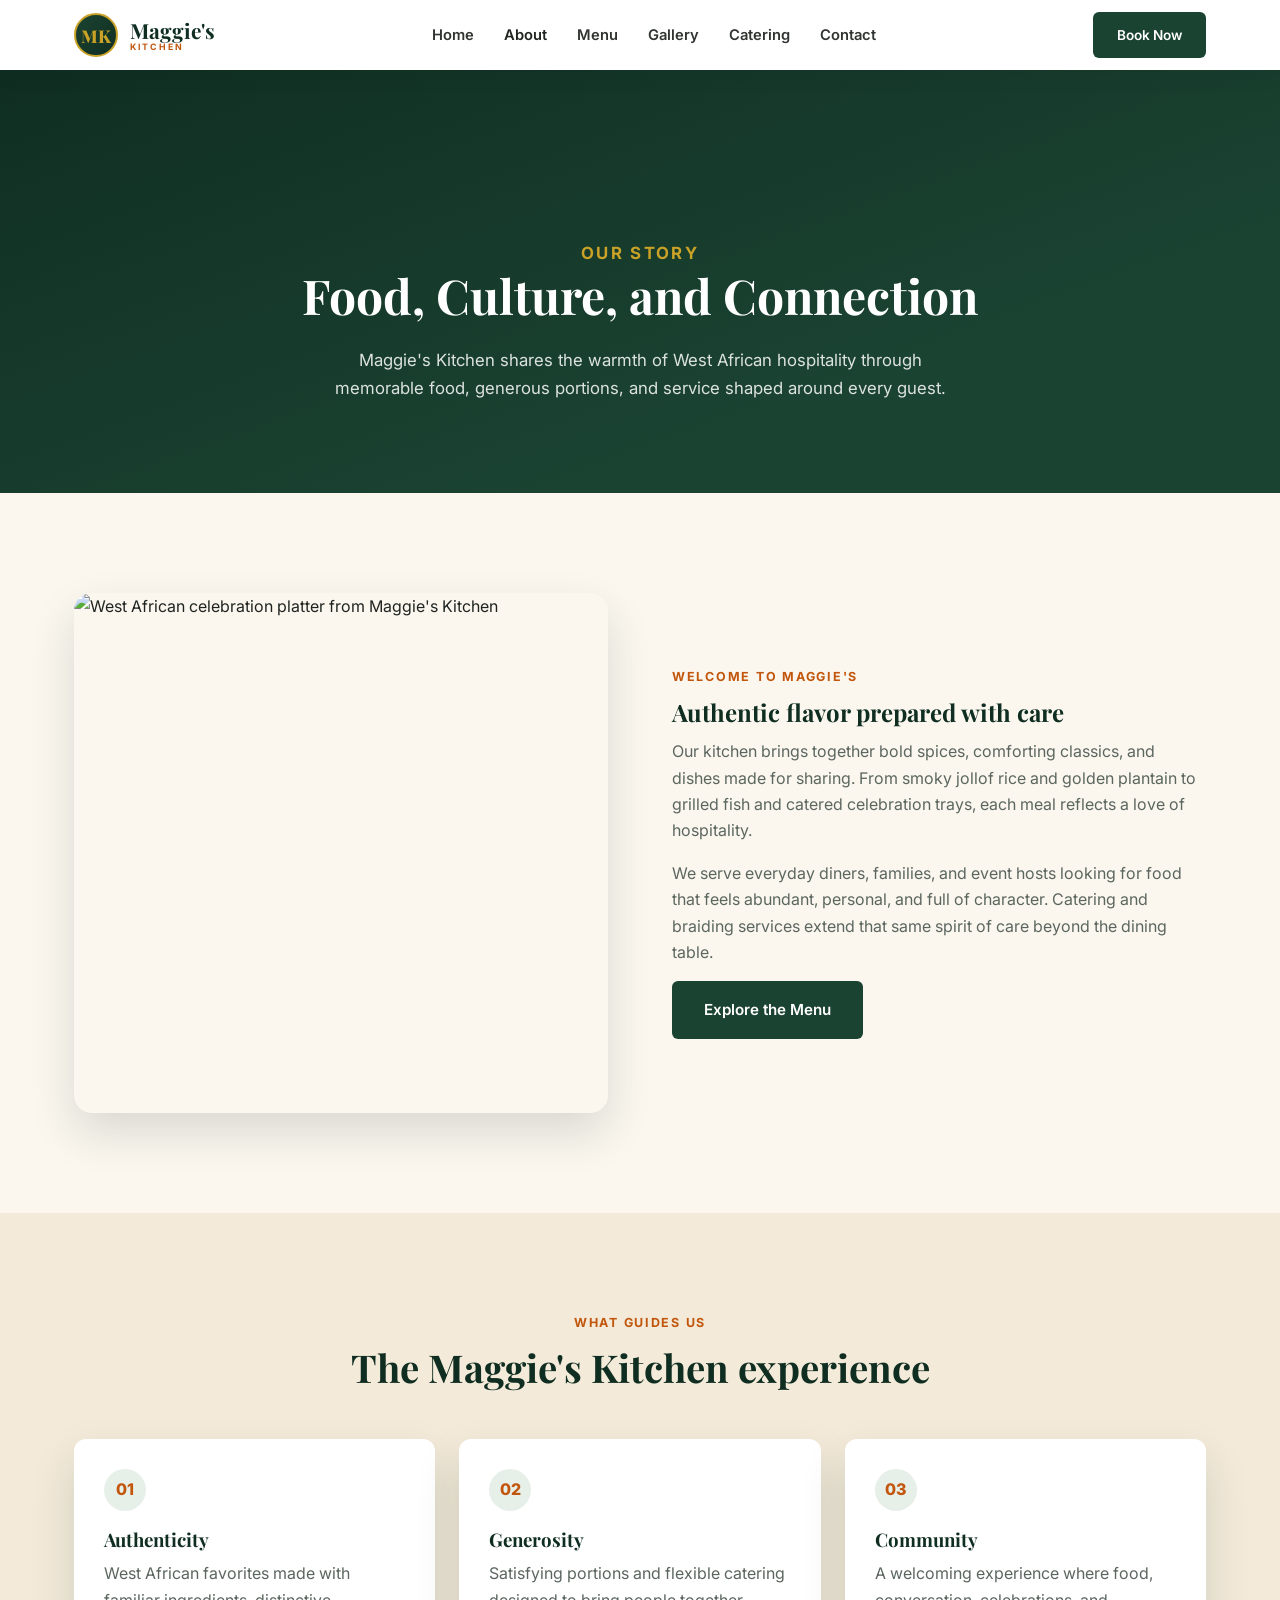
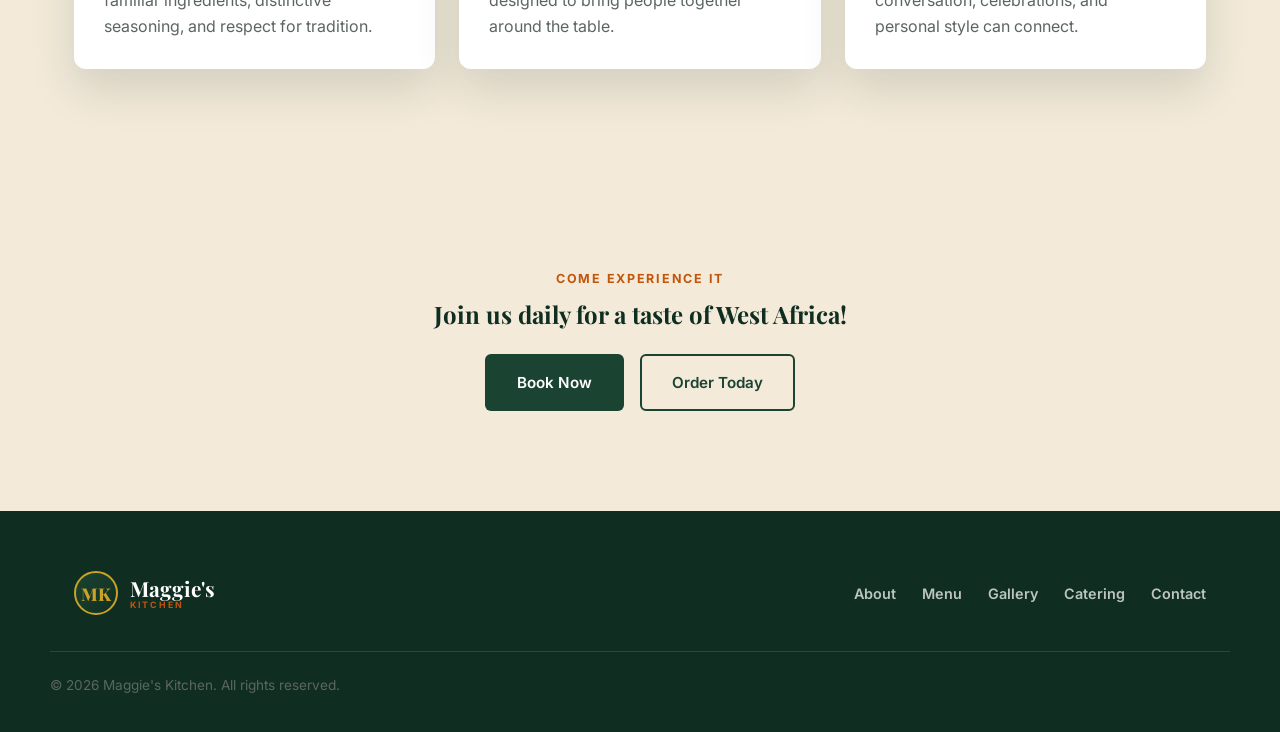
==== about.html @ 4794c85b "Convert site to multi-page layout and add professional contact form" ====
<!DOCTYPE html>
<html lang="en"><head><meta charset="UTF-8"><meta name="viewport" content="width=device-width,initial-scale=1"><title>About | Maggie's Kitchen</title><meta name="description" content="Learn about Maggie's Kitchen, our West African food, hospitality, catering, and community."><link rel="preconnect" href="https://fonts.googleapis.com"><link rel="preconnect" href="https://fonts.gstatic.com" crossorigin><link href="https://fonts.googleapis.com/css2?family=Playfair+Display:wght@500;600;700;800&family=Inter:wght@400;500;600;700&display=swap" rel="stylesheet"><link rel="stylesheet" href="assets/css/styles.css"><link rel="stylesheet" href="assets/css/pages.css"></head><body class="inner">
<header class="site-header" id="site-header"><div class="container header-inner"><a href="index.html" class="logo"><span class="logo-badge">MK</span><span class="logo-text">Maggie's<small>KITCHEN</small></span></a><nav class="main-nav" id="main-nav"><a href="index.html">Home</a><a class="active" href="about.html">About</a><a href="menu.html">Menu</a><a href="gallery.html">Gallery</a><a href="catering.html">Catering</a><a href="contact.html">Contact</a></nav><div class="header-actions"><a href="contact.html" class="btn btn-primary btn-sm">Book Now</a><button class="nav-toggle" id="nav-toggle" aria-label="Toggle menu" aria-expanded="false"><span></span><span></span><span></span></button></div></div></header>
<main><section class="page-hero"><div class="container reveal"><p class="eyebrow">Our Story</p><h1>Food, Culture, and Connection</h1><p>Maggie's Kitchen shares the warmth of West African hospitality through memorable food, generous portions, and service shaped around every guest.</p></div></section><section class="section"><div class="container split-layout"><div class="photo-frame reveal"><img src="assets/images/whole-grilled-fish-rice-salad-platter.jpeg" alt="West African celebration platter from Maggie's Kitchen"></div><div class="reveal"><p class="eyebrow">Welcome to Maggie's</p><h2>Authentic flavor prepared with care</h2><p>Our kitchen brings together bold spices, comforting classics, and dishes made for sharing. From smoky jollof rice and golden plantain to grilled fish and catered celebration trays, each meal reflects a love of hospitality.</p><p>We serve everyday diners, families, and event hosts looking for food that feels abundant, personal, and full of character. Catering and braiding services extend that same spirit of care beyond the dining table.</p><a class="btn btn-primary" href="menu.html">Explore the Menu</a></div></div></section><section class="section values-section"><div class="container"><div class="section-head reveal"><p class="eyebrow">What Guides Us</p><h2>The Maggie's Kitchen experience</h2></div><div class="value-grid"><article class="value-card reveal"><span>01</span><h3>Authenticity</h3><p>West African favorites made with familiar ingredients, distinctive seasoning, and respect for tradition.</p></article><article class="value-card reveal"><span>02</span><h3>Generosity</h3><p>Satisfying portions and flexible catering designed to bring people together around the table.</p></article><article class="value-card reveal"><span>03</span><h3>Community</h3><p>A welcoming experience where food, conversation, celebrations, and personal style can connect.</p></article></div></div></section><section class="section cta-band"><div class="container cta-band-inner reveal"><p class="eyebrow">Come Experience It</p><h2>Discover the flavors of Maggie's Kitchen</h2><div class="hero-actions"><a href="contact.html" class="btn btn-primary">Plan Your Visit</a><a href="catering.html" class="btn btn-outline">Explore Catering</a></div></div></section></main>
<footer class="site-footer"><div class="container footer-top"><a href="index.html" class="logo footer-logo"><span class="logo-badge">MK</span><span class="logo-text">Maggie's<small>KITCHEN</small></span></a><nav class="footer-nav"><a href="about.html">About</a><a href="menu.html">Menu</a><a href="gallery.html">Gallery</a><a href="catering.html">Catering</a><a href="contact.html">Contact</a></nav></div><div class="container footer-bottom"><p>&copy; <span id="year"></span> Maggie's Kitchen. All rights reserved.</p></div></footer><button id="back-to-top" aria-label="Back to top">&uarr;</button><script src="assets/js/main.js"></script><script src="assets/js/content-loader.js"></script></body></html>
---- assets/css/styles.css ----
/* ===== Maggie's Kitchen — Design Tokens ===== */
:root{
  --green-dark:#0f2e21;
  --green:#1b4332;
  --green-soft:#e7efe9;
  --orange:#c1560c;
  --orange-dark:#a3480a;
  --gold:#c9a227;
  --cream:#fbf7ef;
  --cream-alt:#f3ead9;
  --text:#1f2420;
  --text-light:#5b665f;
  --white:#ffffff;
  --font-serif:'Playfair Display', Georgia, serif;
  --font-sans:'Inter', system-ui, -apple-system, sans-serif;
  --container:1180px;
  --radius:12px;
  --shadow:0 20px 45px rgba(15,46,33,.14);
  --transition:.25s ease;
}

*,*::before,*::after{box-sizing:border-box;}
html{scroll-behavior:smooth;}
body{
  margin:0;
  font-family:var(--font-sans);
  color:var(--text);
  background:var(--cream);
  line-height:1.65;
  -webkit-font-smoothing:antialiased;
}
img{max-width:100%;display:block;}
a{color:inherit;text-decoration:none;}
h1,h2,h3{font-family:var(--font-serif);font-weight:700;line-height:1.15;margin:0 0 .5em;color:var(--green-dark);}
p{margin:0 0 1em;color:var(--text-light);}
.container{max-width:var(--container);margin:0 auto;padding:0 24px;}

.eyebrow{
  text-transform:uppercase;
  letter-spacing:.14em;
  font-size:.78rem;
  font-weight:700;
  color:var(--orange);
  margin-bottom:.9em;
}

/* ===== Buttons ===== */
.btn{
  display:inline-flex;align-items:center;justify-content:center;
  padding:14px 30px;
  border-radius:6px;
  font-weight:600;
  font-size:.95rem;
  border:2px solid transparent;
  cursor:pointer;
  transition:transform var(--transition), background var(--transition), color var(--transition), border-color var(--transition);
}
.btn:hover{transform:translateY(-2px);}
.btn-primary{background:var(--green);color:var(--white);}
.btn-primary:hover{background:var(--green-dark);}
.btn-outline{border-color:var(--green);color:var(--green);background:transparent;}
.btn-outline:hover{background:var(--green);color:var(--white);}
.btn-outline-light{border-color:rgba(255,255,255,.7);color:var(--white);background:transparent;}
.btn-outline-light:hover{background:var(--white);color:var(--green-dark);}
.btn-sm{padding:10px 22px;font-size:.85rem;}

/* ===== Header ===== */
.site-header{
  position:sticky;top:0;left:0;right:0;z-index:100;
  background:rgba(15,46,33,.0);
  transition:background var(--transition), box-shadow var(--transition), padding var(--transition);
  padding:18px 0;
}
.site-header.scrolled{
  background:var(--white);
  box-shadow:0 6px 20px rgba(0,0,0,.08);
  padding:10px 0;
}
.header-inner{display:flex;align-items:center;justify-content:space-between;gap:24px;}
.logo{display:flex;align-items:center;gap:12px;}
.logo-badge{
  width:44px;height:44px;border-radius:50%;
  background:linear-gradient(135deg,var(--green),var(--green-dark));
  color:var(--gold);
  font-family:var(--font-serif);font-weight:800;font-size:1.1rem;
  display:flex;align-items:center;justify-content:center;
  border:2px solid var(--gold);
  flex-shrink:0;
}
.logo-text{
  font-family:var(--font-serif);font-weight:700;font-size:1.3rem;color:var(--green-dark);
  display:flex;flex-direction:column;line-height:1.1;
}
.site-header.scrolled .logo-text,
.page-hero ~ * .logo-text{color:var(--green-dark);}
.logo-text small{
  font-family:var(--font-sans);font-weight:700;font-size:.55rem;letter-spacing:.22em;color:var(--orange);
}
.main-nav{display:flex;gap:30px;}
.main-nav a{font-weight:600;font-size:.92rem;color:var(--white);opacity:.92;transition:opacity var(--transition), color var(--transition);}
.site-header.scrolled .main-nav a{color:var(--text);}
.main-nav a:hover,.main-nav a.active{opacity:1;color:var(--orange);}
.header-actions{display:flex;align-items:center;gap:20px;}
.social-icons{display:flex;gap:14px;}
.social-icons svg{width:18px;height:18px;fill:var(--white);transition:fill var(--transition), opacity var(--transition);opacity:.85;}
.site-header.scrolled .social-icons svg{fill:var(--green-dark);}
.social-icons a:hover svg{opacity:1;fill:var(--orange);}
.nav-toggle{display:none;flex-direction:column;gap:5px;background:none;border:none;cursor:pointer;padding:6px;}
.nav-toggle span{width:24px;height:2px;background:var(--white);transition:background var(--transition);}
.site-header.scrolled .nav-toggle span{background:var(--green-dark);}

/* Non-home pages: header never transparent (no hero behind it in the same way) */
body.inner .site-header{background:var(--white);box-shadow:0 6px 20px rgba(0,0,0,.06);padding:12px 0;}
body.inner .main-nav a{color:var(--text);}
body.inner .social-icons svg{fill:var(--green-dark);}
body.inner .nav-toggle span{background:var(--green-dark);}

/* ===== Hero ===== */
.hero{
  position:relative;
  min-height:88vh;
  display:flex;align-items:center;
  background:
    radial-gradient(circle at 15% 20%, rgba(193,86,12,.35), transparent 45%),
    radial-gradient(circle at 85% 80%, rgba(201,162,39,.25), transparent 50%),
    linear-gradient(160deg, var(--green-dark) 0%, var(--green) 55%, #0b241a 100%);
  margin-top:-88px;
  padding-top:88px;
  overflow:hidden;
}
.hero::after{
  content:"";position:absolute;inset:0;
  background-image:repeating-linear-gradient(45deg, rgba(255,255,255,.03) 0 2px, transparent 2px 40px);
  pointer-events:none;
}
.hero-content{position:relative;z-index:2;max-width:760px;padding-top:60px;padding-bottom:60px;}
.hero-content h1{color:var(--white);font-size:clamp(2.1rem,5vw,3.4rem);margin-bottom:.4em;}
.hero-content .eyebrow{color:var(--gold);}
.hero-sub{color:rgba(255,255,255,.85);font-size:1.1rem;max-width:560px;}
.hero-actions{display:flex;gap:16px;flex-wrap:wrap;margin-top:1.6em;}

/* ===== Page hero (inner pages) ===== */
.page-hero{
  background:linear-gradient(160deg, var(--green-dark), var(--green) 70%);
  padding:170px 0 90px;
  text-align:center;
  position:relative;
}
.page-hero h1{color:var(--white);font-size:clamp(2rem,4.5vw,3rem);}
.page-hero p{color:rgba(255,255,255,.85);max-width:620px;margin:0 auto;font-size:1.05rem;}
.page-hero .eyebrow{color:var(--gold);}

/* ===== Sections ===== */
.section{padding:100px 0;}
.section-head{max-width:700px;margin:0 auto 50px;text-align:center;}
.section-head h2{font-size:clamp(1.7rem,3.5vw,2.4rem);}
.section-head.light h2,.section-head.light p{color:var(--white);}
.section-head.light .eyebrow{color:var(--gold);}

/* About */
.about{background:var(--white);}
.about-grid{display:grid;grid-template-columns:.9fr 1.4fr;gap:60px;align-items:start;}
.about-grid h2{font-size:clamp(1.7rem,3.5vw,2.3rem);}
.about-copy p{font-size:1.02rem;}

/* Feature grid */
.menu-highlights{background:var(--cream-alt);}
.feature-grid{display:grid;grid-template-columns:repeat(2,1fr);gap:30px;}
.feature-card{background:var(--white);padding:32px;border-radius:var(--radius);box-shadow:var(--shadow);}
.feature-card .check{
  display:inline-flex;align-items:center;justify-content:center;
  width:34px;height:34px;border-radius:50%;
  background:var(--green-soft);color:var(--green);font-weight:700;margin-bottom:16px;
}
.feature-card h3{font-size:1.15rem;margin-bottom:.4em;}
.feature-card p{margin:0;font-size:.95rem;}

/* Services / numbered list */
.services{background:var(--white);}
.service-list{display:flex;flex-direction:column;gap:0;}
.service-row{display:flex;gap:28px;padding:32px 0;border-bottom:1px solid #eee2cf;align-items:flex-start;}
.service-row:first-child{padding-top:0;}
.service-num{
  font-family:var(--font-serif);font-size:2.2rem;font-weight:700;color:var(--gold);flex-shrink:0;width:70px;
}
.service-row h3{font-size:1.3rem;margin-bottom:.35em;}
.link-arrow{color:var(--orange);font-weight:700;font-size:.92rem;display:inline-block;margin-top:.4em;transition:transform var(--transition);}
.link-arrow:hover{transform:translateX(4px);}

/* Testimonials */
.testimonials{
  background:linear-gradient(160deg, var(--green-dark), var(--green));
  color:var(--white);
}
.testimonials .section-head p{color:rgba(255,255,255,.78);}
.testimonial-grid{display:grid;grid-template-columns:repeat(3,1fr);gap:28px;}
.testimonial-card{
  background:rgba(255,255,255,.06);
  border:1px solid rgba(255,255,255,.12);
  border-radius:var(--radius);
  padding:30px;
  text-align:center;
}
.testimonial-card .stars{color:var(--gold);letter-spacing:3px;margin-bottom:14px;}
.testimonial-card p{color:rgba(255,255,255,.88);font-style:italic;}
.testimonial-name{font-weight:700;color:var(--gold);font-size:.9rem;text-transform:uppercase;letter-spacing:.06em;}
.testimonials.alt{background:var(--cream-alt);color:var(--text);}
.testimonials.alt .section-head h2{color:var(--green-dark);}
.quote-style .testimonial-card{background:var(--white);border:none;box-shadow:var(--shadow);}
.quote-mark{font-family:var(--font-serif);font-size:3rem;color:var(--gold);line-height:1;margin-bottom:6px;}
.quote-style p{color:var(--text-light);font-style:normal;}

/* Gallery */
.gallery-grid{
  display:grid;
  grid-template-columns:1.3fr 1fr 1fr;
  grid-template-rows:220px 220px;
  gap:18px;
}
.gallery-item{
  border-radius:var(--radius);
  background:linear-gradient(160deg, var(--tint,#1b4332), rgba(0,0,0,.55));
  position:relative;
  overflow:hidden;
  display:flex;align-items:flex-end;
  padding:18px;
}
.gallery-item span{color:var(--white);font-weight:700;font-size:.9rem;text-shadow:0 2px 6px rgba(0,0,0,.4);}
.gallery-item.large{grid-row:span 2;}
.gallery-item.wide{grid-column:span 2;}
.gallery-note{text-align:center;font-size:.85rem;margin-top:20px;color:var(--text-light);font-style:italic;}

/* CTA band */
.cta-band{background:var(--cream-alt);text-align:center;}
.cta-band-inner{max-width:640px;margin:0 auto;}
.cta-band-inner p:not(.eyebrow){font-size:1rem;}
.cta-band-inner .hero-actions{justify-content:center;}

/* Contact */
.contact{background:var(--white);}
.contact-grid{display:grid;grid-template-columns:1fr 1.1fr;gap:60px;align-items:start;}
.contact-details{list-style:none;padding:0;margin:1.4em 0 0;display:flex;flex-direction:column;gap:10px;}
.contact-details li{font-size:.95rem;color:var(--text);}
.contact-details em{color:var(--text-light);font-style:italic;font-size:.85rem;}
.muted{color:var(--text-light);}
.reserve-form{background:var(--cream-alt);padding:36px;border-radius:var(--radius);display:flex;flex-direction:column;gap:16px;}
.form-row{display:grid;grid-template-columns:1fr 1fr;gap:16px;}
.reserve-form input,.reserve-form textarea{
  width:100%;padding:13px 16px;border-radius:6px;border:1px solid #ddd0b8;font-family:var(--font-sans);font-size:.95rem;background:var(--white);
}
.reserve-form input:focus,.reserve-form textarea:focus{outline:2px solid var(--gold);}
.form-note{margin:0;font-size:.9rem;color:var(--green);font-weight:600;min-height:1.2em;}

/* Detail rows (catering page) */
.detail-services{background:var(--white);}
.detail-row{display:grid;grid-template-columns:120px 1fr;gap:30px;padding:40px 0;border-bottom:1px solid #eee2cf;}
.detail-row:first-child{padding-top:0;}
.detail-row:last-child{border-bottom:none;}
.detail-num{font-family:var(--font-serif);font-size:3rem;font-weight:800;color:var(--gold);}
.detail-copy h2{font-size:1.6rem;}

/* Footer */
.site-footer{background:var(--green-dark);color:rgba(255,255,255,.85);padding:60px 0 0;}
.footer-top{display:flex;flex-wrap:wrap;gap:30px;align-items:center;justify-content:space-between;padding-bottom:36px;border-bottom:1px solid rgba(255,255,255,.12);}
.footer-logo .logo-text{color:var(--white);}
.footer-nav{display:flex;gap:26px;flex-wrap:wrap;}
.footer-nav a{font-size:.9rem;font-weight:600;opacity:.85;}
.footer-nav a:hover{opacity:1;color:var(--gold);}
.site-footer .social-icons svg{fill:var(--white);}
.footer-bottom{display:flex;justify-content:space-between;flex-wrap:wrap;gap:12px;padding:22px 0;font-size:.85rem;}
.footer-legal{display:flex;gap:20px;}
.footer-legal a{opacity:.75;}
.footer-legal a:hover{opacity:1;}

/* Back to top */
#back-to-top{
  position:fixed;right:24px;bottom:24px;z-index:99;
  width:46px;height:46px;border-radius:50%;
  background:var(--green);color:var(--white);border:none;
  font-size:1.2rem;cursor:pointer;
  opacity:0;visibility:hidden;transform:translateY(10px);
  transition:all var(--transition);
  box-shadow:var(--shadow);
}
#back-to-top.visible{opacity:1;visibility:visible;transform:translateY(0);}

/* Scroll reveal */
.reveal{opacity:0;transform:translateY(24px);transition:opacity .6s ease, transform .6s ease;}
.reveal.in-view{opacity:1;transform:translateY(0);}

/* ===== Responsive ===== */
@media (max-width:960px){
  .about-grid,.contact-grid{grid-template-columns:1fr;gap:30px;}
  .feature-grid{grid-template-columns:1fr;}
  .testimonial-grid{grid-template-columns:1fr;}
  .gallery-grid{grid-template-columns:1fr 1fr;grid-template-rows:180px 180px 180px;}
  .gallery-item.large{grid-row:span 1;}
  .gallery-item.wide{grid-column:span 2;}
  .detail-row{grid-template-columns:70px 1fr;}
}
@media (max-width:760px){
  .main-nav{
    position:fixed;top:0;right:0;height:100vh;width:min(300px,80vw);
    background:var(--white);flex-direction:column;padding:100px 30px 30px;gap:24px;
    transform:translateX(100%);transition:transform var(--transition);
    box-shadow:-10px 0 30px rgba(0,0,0,.15);
  }
  .main-nav.open{transform:translateX(0);}
  .main-nav a{color:var(--text) !important;font-size:1.05rem;}
  .header-actions .social-icons{display:none;}
  .nav-toggle{display:flex;}
  .form-row{grid-template-columns:1fr;}
  .section{padding:70px 0;}
  .gallery-grid{grid-template-columns:1fr;}
  .gallery-item.wide,.gallery-item.large{grid-column:span 1;grid-row:span 1;}
}
---- assets/css/pages.css ----
/* Multi-page additions */
.split-layout{display:grid;grid-template-columns:1fr 1fr;gap:64px;align-items:center}.photo-frame{min-height:520px;border-radius:18px;overflow:hidden;box-shadow:var(--shadow)}.photo-frame img{width:100%;height:100%;min-height:520px;object-fit:cover}.values-section,.faq-section{background:var(--cream-alt)}.value-grid{display:grid;grid-template-columns:repeat(3,1fr);gap:24px}.value-card{padding:30px;background:#fff;border-radius:var(--radius);box-shadow:var(--shadow)}.value-card>span{display:inline-grid;place-items:center;width:42px;height:42px;margin-bottom:18px;border-radius:50%;background:var(--green-soft);color:var(--orange);font-weight:800}.value-card h3{margin-bottom:10px}.value-card p{margin:0}.menu-category{display:grid;grid-template-columns:1fr 1fr;gap:60px;align-items:end;margin-bottom:36px}.menu-card-grid{display:grid;grid-template-columns:repeat(3,1fr);gap:26px}.dish-card{overflow:hidden;background:#fff;border-radius:var(--radius);box-shadow:var(--shadow)}.dish-card img{width:100%;height:260px;object-fit:cover}.dish-card div{padding:24px}.dish-card p{font-size:.92rem}.dish-card span{color:var(--orange);font-size:.76rem;font-weight:800;letter-spacing:.06em;text-transform:uppercase}.menu-note{background:var(--cream-alt)}.contact-callout{display:flex;align-items:center;justify-content:space-between;gap:40px}.contact-callout>div{max-width:720px}.photo-masonry{columns:3 300px;column-gap:20px}.photo-masonry figure{position:relative;break-inside:avoid;margin:0 0 20px;border-radius:var(--radius);overflow:hidden;background:var(--green-dark);box-shadow:var(--shadow)}.photo-masonry img{width:100%;max-height:560px;object-fit:cover}.photo-masonry figcaption{position:absolute;right:0;bottom:0;left:0;padding:34px 18px 16px;background:linear-gradient(transparent,rgba(5,20,13,.88));color:#fff;font-family:var(--font-serif);font-weight:700}.contact-hero{padding-bottom:110px}.contact-page-grid{display:grid;grid-template-columns:.75fr 1.4fr;gap:56px;align-items:start}.contact-sidebar{position:sticky;top:120px}.contact-sidebar h2{font-size:2.2rem}.contact-info-card{display:grid;gap:4px;padding:17px 0;border-bottom:1px solid #e2ded5}.contact-info-card span{color:var(--orange);font-size:.73rem;font-weight:800;letter-spacing:.08em;text-transform:uppercase}.contact-info-card a,.contact-info-card strong{color:var(--green-dark);font-size:.96rem}.contact-warning{margin-top:24px;padding:14px;border-left:3px solid var(--gold);background:#fff9e7;font-size:.78rem}.form-panel{padding:42px;background:#fff;border-radius:18px;box-shadow:var(--shadow)}.form-intro{margin-bottom:28px}.professional-form{display:grid;gap:18px}.professional-form label{display:grid;gap:7px;margin:0;color:var(--green-dark);font-size:.84rem;font-weight:700}.professional-form input,.professional-form textarea,.professional-form select{width:100%;padding:13px 14px;border:1px solid #d8ddd9;border-radius:7px;background:#fff;color:var(--text);font:inherit}.professional-form textarea{resize:vertical}.professional-form input:focus,.professional-form textarea:focus,.professional-form select:focus{outline:3px solid rgba(193,86,12,.15);border-color:var(--orange)}.professional-form [aria-invalid=true]{border-color:#b82f2f;background:#fff8f8}.two-field{display:grid;grid-template-columns:1fr 1fr;gap:18px}.field-error{min-height:16px;color:#a72727;font-size:.72rem;font-weight:600}.consent{grid-template-columns:20px 1fr!important;align-items:start}.consent input{width:18px;height:18px;margin-top:2px}.consent-error{margin-top:-14px}.honeypot{position:absolute!important;left:-9999px!important}.submit-button{justify-self:start;min-width:230px}.form-status{min-height:24px;margin:0;font-weight:700}.form-status.success{color:#1d7445}.form-status.error{color:#a72727}@media(max-width:960px){.split-layout,.menu-category,.contact-page-grid{grid-template-columns:1fr}.value-grid,.menu-card-grid{grid-template-columns:1fr 1fr}.contact-sidebar{position:static}.photo-frame,.photo-frame img{min-height:420px}}@media(max-width:650px){.value-grid,.menu-card-grid,.two-field{grid-template-columns:1fr}.contact-callout{align-items:flex-start;flex-direction:column}.form-panel{padding:26px 20px}.photo-masonry{columns:1}.dish-card img{height:240px}}
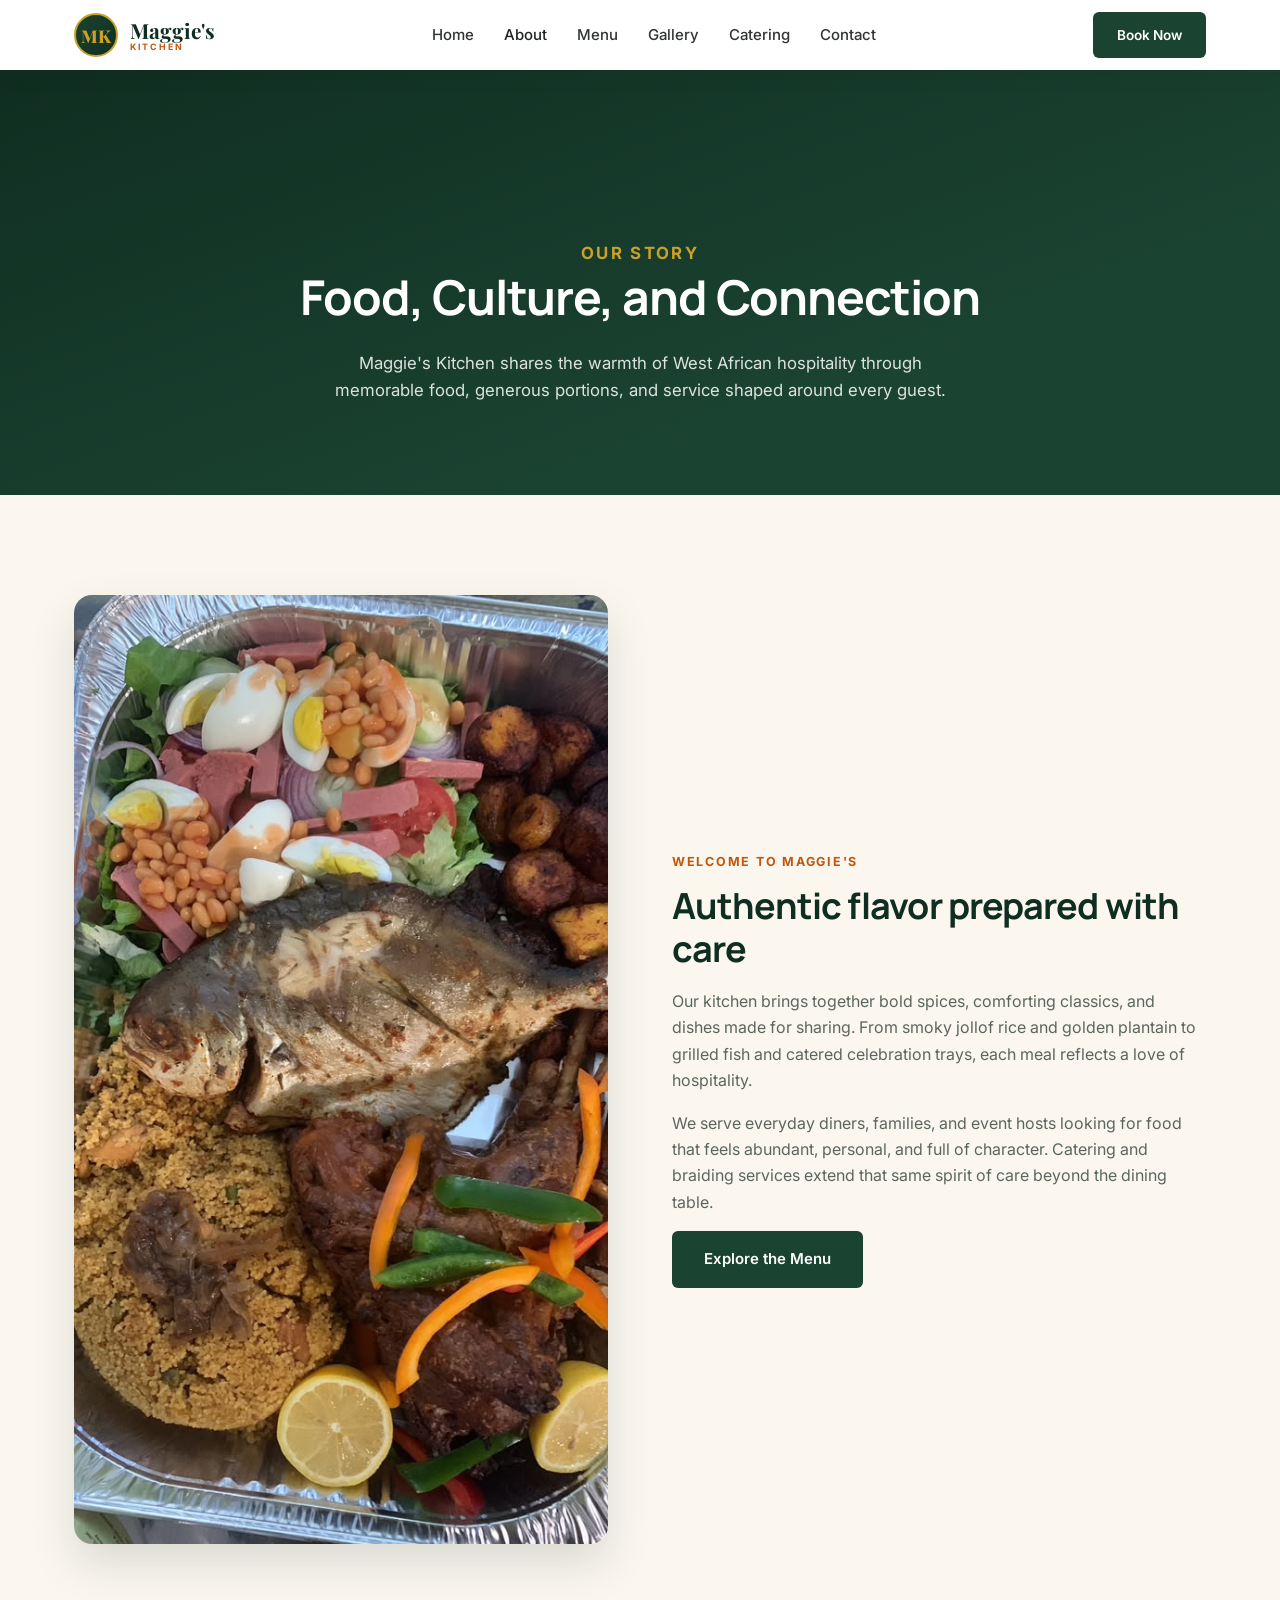
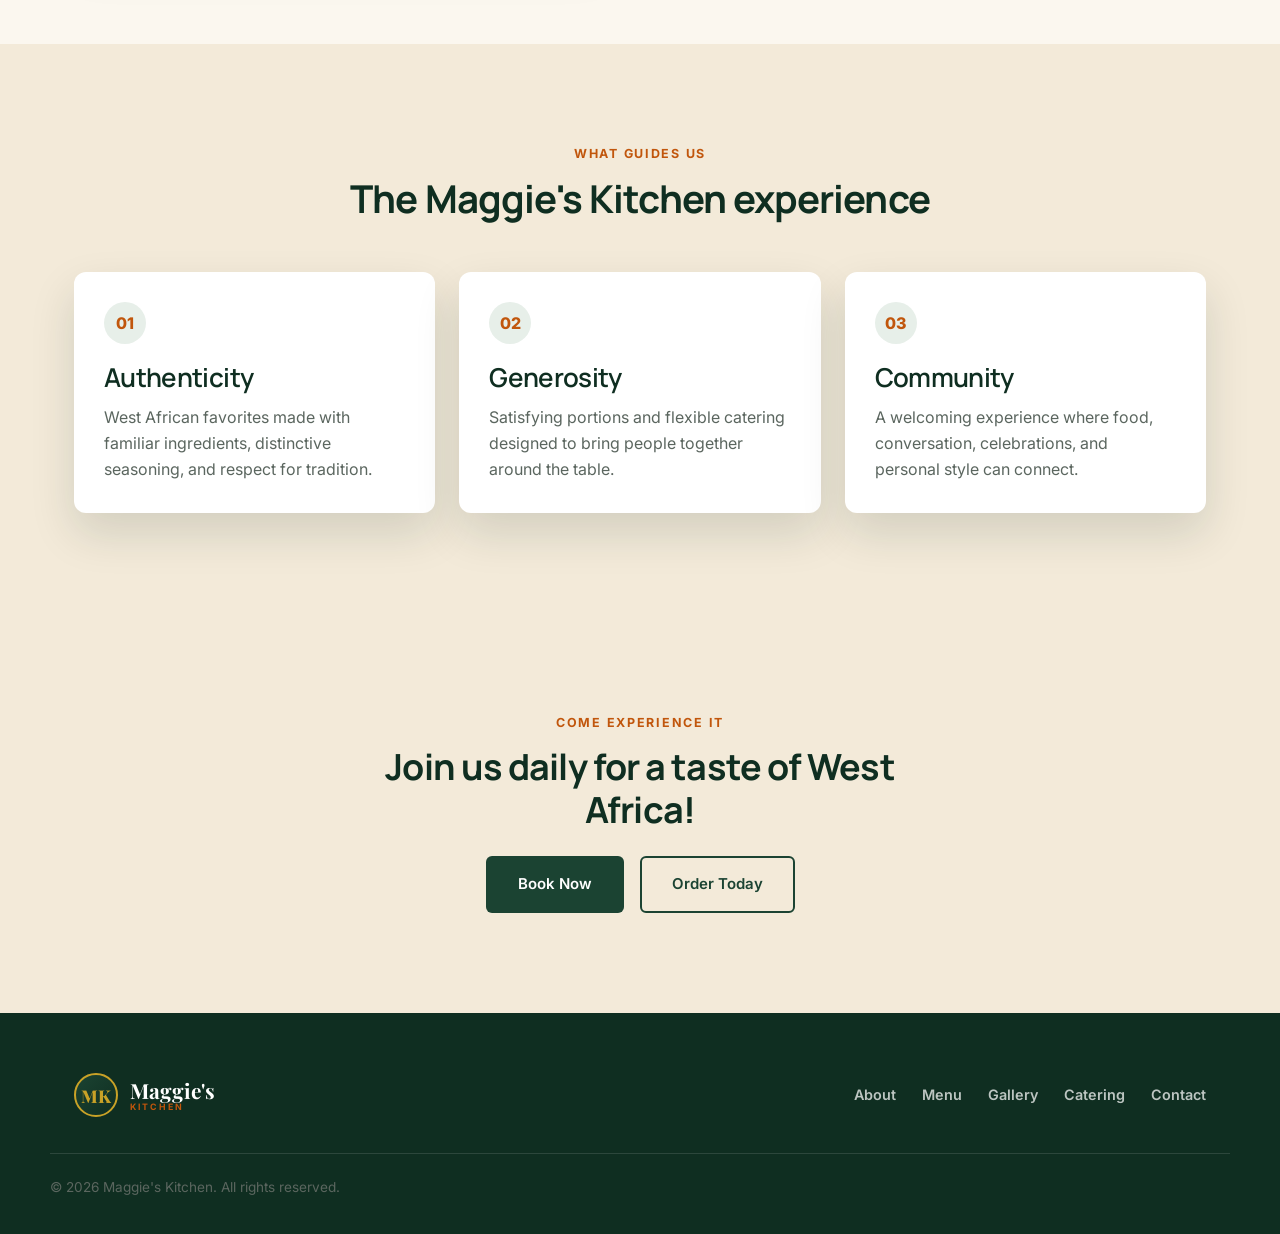
==== commit 0f0b2a00: "Apply PressCreates typography standard: Manrope headings, Inter body, Playfair accents" ====
--- a/about.html
+++ b/about.html
@@ -1,5 +1,5 @@
 <!DOCTYPE html>
-<html lang="en"><head><meta charset="UTF-8"><meta name="viewport" content="width=device-width,initial-scale=1"><title>About | Maggie's Kitchen</title><meta name="description" content="Learn about Maggie's Kitchen, our West African food, hospitality, catering, and community."><link rel="preconnect" href="https://fonts.googleapis.com"><link rel="preconnect" href="https://fonts.gstatic.com" crossorigin><link href="https://fonts.googleapis.com/css2?family=Playfair+Display:wght@500;600;700;800&family=Inter:wght@400;500;600;700&display=swap" rel="stylesheet"><link rel="stylesheet" href="assets/css/styles.css"><link rel="stylesheet" href="assets/css/pages.css"></head><body class="inner">
+<html lang="en"><head><meta charset="UTF-8"><meta name="viewport" content="width=device-width,initial-scale=1"><title>About | Maggie's Kitchen</title><meta name="description" content="Learn about Maggie's Kitchen, our West African food, hospitality, catering, and community."><link rel="preconnect" href="https://fonts.googleapis.com"><link rel="preconnect" href="https://fonts.gstatic.com" crossorigin><link href="https://fonts.googleapis.com/css2?family=Inter:wght@400;500;600;700&family=Manrope:wght@600;700;800&family=Playfair+Display:wght@600;700&display=swap" rel="stylesheet"><link rel="stylesheet" href="assets/css/styles.css"><link rel="stylesheet" href="assets/css/pages.css"></head><body class="inner">
 <header class="site-header" id="site-header"><div class="container header-inner"><a href="index.html" class="logo"><span class="logo-badge">MK</span><span class="logo-text">Maggie's<small>KITCHEN</small></span></a><nav class="main-nav" id="main-nav"><a href="index.html">Home</a><a class="active" href="about.html">About</a><a href="menu.html">Menu</a><a href="gallery.html">Gallery</a><a href="catering.html">Catering</a><a href="contact.html">Contact</a></nav><div class="header-actions"><a href="contact.html" class="btn btn-primary btn-sm">Book Now</a><button class="nav-toggle" id="nav-toggle" aria-label="Toggle menu" aria-expanded="false"><span></span><span></span><span></span></button></div></div></header>
 <main><section class="page-hero"><div class="container reveal"><p class="eyebrow">Our Story</p><h1>Food, Culture, and Connection</h1><p>Maggie's Kitchen shares the warmth of West African hospitality through memorable food, generous portions, and service shaped around every guest.</p></div></section><section class="section"><div class="container split-layout"><div class="photo-frame reveal"><img src="assets/images/whole-grilled-fish-rice-salad-platter.jpeg" alt="West African celebration platter from Maggie's Kitchen"></div><div class="reveal"><p class="eyebrow">Welcome to Maggie's</p><h2>Authentic flavor prepared with care</h2><p>Our kitchen brings together bold spices, comforting classics, and dishes made for sharing. From smoky jollof rice and golden plantain to grilled fish and catered celebration trays, each meal reflects a love of hospitality.</p><p>We serve everyday diners, families, and event hosts looking for food that feels abundant, personal, and full of character. Catering and braiding services extend that same spirit of care beyond the dining table.</p><a class="btn btn-primary" href="menu.html">Explore the Menu</a></div></div></section><section class="section values-section"><div class="container"><div class="section-head reveal"><p class="eyebrow">What Guides Us</p><h2>The Maggie's Kitchen experience</h2></div><div class="value-grid"><article class="value-card reveal"><span>01</span><h3>Authenticity</h3><p>West African favorites made with familiar ingredients, distinctive seasoning, and respect for tradition.</p></article><article class="value-card reveal"><span>02</span><h3>Generosity</h3><p>Satisfying portions and flexible catering designed to bring people together around the table.</p></article><article class="value-card reveal"><span>03</span><h3>Community</h3><p>A welcoming experience where food, conversation, celebrations, and personal style can connect.</p></article></div></div></section><section class="section cta-band"><div class="container cta-band-inner reveal"><p class="eyebrow">Come Experience It</p><h2>Discover the flavors of Maggie's Kitchen</h2><div class="hero-actions"><a href="contact.html" class="btn btn-primary">Plan Your Visit</a><a href="catering.html" class="btn btn-outline">Explore Catering</a></div></div></section></main>
 <footer class="site-footer"><div class="container footer-top"><a href="index.html" class="logo footer-logo"><span class="logo-badge">MK</span><span class="logo-text">Maggie's<small>KITCHEN</small></span></a><nav class="footer-nav"><a href="about.html">About</a><a href="menu.html">Menu</a><a href="gallery.html">Gallery</a><a href="catering.html">Catering</a><a href="contact.html">Contact</a></nav></div><div class="container footer-bottom"><p>&copy; <span id="year"></span> Maggie's Kitchen. All rights reserved.</p></div></footer><button id="back-to-top" aria-label="Back to top">&uarr;</button><script src="assets/js/main.js"></script><script src="assets/js/content-loader.js"></script></body></html>
--- a/assets/css/styles.css
+++ b/assets/css/styles.css
@@ -13,6 +13,8 @@
   --white:#ffffff;
   --font-serif:'Playfair Display', Georgia, serif;
   --font-sans:'Inter', system-ui, -apple-system, sans-serif;
+  --font-heading:'Manrope', sans-serif;
+  --font-accent:'Playfair Display', Georgia, serif;
   --container:1180px;
   --radius:12px;
   --shadow:0 20px 45px rgba(15,46,33,.14);
@@ -31,7 +33,10 @@
 }
 img{max-width:100%;display:block;}
 a{color:inherit;text-decoration:none;}
-h1,h2,h3{font-family:var(--font-serif);font-weight:700;line-height:1.15;margin:0 0 .5em;color:var(--green-dark);}
+h1,h2,h3{font-family:var(--font-heading);font-weight:700;line-height:1.2;letter-spacing:-0.025em;margin:0 0 .5em;color:var(--green-dark);}
+h1{font-size:3rem;}h2{font-size:2.25rem;}h3{font-size:1.625rem;font-weight:600;}
+.luxury-accent{font-family:var(--font-accent);font-weight:600;font-size:2rem;}
+.caption{font-size:.8125rem;}
 p{margin:0 0 1em;color:var(--text-light);}
 .container{max-width:var(--container);margin:0 auto;padding:0 24px;}
 
@@ -50,7 +55,7 @@
   padding:14px 30px;
   border-radius:6px;
   font-weight:600;
-  font-size:.95rem;
+  font-size:.9375rem;
   border:2px solid transparent;
   cursor:pointer;
   transition:transform var(--transition), background var(--transition), color var(--transition), border-color var(--transition);
@@ -97,7 +102,7 @@
   font-family:var(--font-sans);font-weight:700;font-size:.55rem;letter-spacing:.22em;color:var(--orange);
 }
 .main-nav{display:flex;gap:30px;}
-.main-nav a{font-weight:600;font-size:.92rem;color:var(--white);opacity:.92;transition:opacity var(--transition), color var(--transition);}
+.main-nav a{font-weight:500;font-size:.9375rem;color:var(--white);opacity:.92;transition:opacity var(--transition), color var(--transition);}
 .site-header.scrolled .main-nav a{color:var(--text);}
 .main-nav a:hover,.main-nav a.active{opacity:1;color:var(--orange);}
 .header-actions{display:flex;align-items:center;gap:20px;}
@@ -314,3 +319,6 @@
   .gallery-grid{grid-template-columns:1fr;}
   .gallery-item.wide,.gallery-item.large{grid-column:span 1;grid-row:span 1;}
 }
+
+/* PressCreates typography standard: mobile scale */
+@media (max-width:767px){h1{font-size:2rem;}h2{font-size:1.75rem;}h3{font-size:1.375rem;}.luxury-accent{font-size:1.5rem;}.main-nav a{font-size:1rem;}}
--- a/assets/css/pages.css
+++ b/assets/css/pages.css
@@ -1,2 +1,9 @@
 /* Multi-page additions */
 .split-layout{display:grid;grid-template-columns:1fr 1fr;gap:64px;align-items:center}.photo-frame{min-height:520px;border-radius:18px;overflow:hidden;box-shadow:var(--shadow)}.photo-frame img{width:100%;height:100%;min-height:520px;object-fit:cover}.values-section,.faq-section{background:var(--cream-alt)}.value-grid{display:grid;grid-template-columns:repeat(3,1fr);gap:24px}.value-card{padding:30px;background:#fff;border-radius:var(--radius);box-shadow:var(--shadow)}.value-card>span{display:inline-grid;place-items:center;width:42px;height:42px;margin-bottom:18px;border-radius:50%;background:var(--green-soft);color:var(--orange);font-weight:800}.value-card h3{margin-bottom:10px}.value-card p{margin:0}.menu-category{display:grid;grid-template-columns:1fr 1fr;gap:60px;align-items:end;margin-bottom:36px}.menu-card-grid{display:grid;grid-template-columns:repeat(3,1fr);gap:26px}.dish-card{overflow:hidden;background:#fff;border-radius:var(--radius);box-shadow:var(--shadow)}.dish-card img{width:100%;height:260px;object-fit:cover}.dish-card div{padding:24px}.dish-card p{font-size:.92rem}.dish-card span{color:var(--orange);font-size:.76rem;font-weight:800;letter-spacing:.06em;text-transform:uppercase}.menu-note{background:var(--cream-alt)}.contact-callout{display:flex;align-items:center;justify-content:space-between;gap:40px}.contact-callout>div{max-width:720px}.photo-masonry{columns:3 300px;column-gap:20px}.photo-masonry figure{position:relative;break-inside:avoid;margin:0 0 20px;border-radius:var(--radius);overflow:hidden;background:var(--green-dark);box-shadow:var(--shadow)}.photo-masonry img{width:100%;max-height:560px;object-fit:cover}.photo-masonry figcaption{position:absolute;right:0;bottom:0;left:0;padding:34px 18px 16px;background:linear-gradient(transparent,rgba(5,20,13,.88));color:#fff;font-family:var(--font-serif);font-weight:700}.contact-hero{padding-bottom:110px}.contact-page-grid{display:grid;grid-template-columns:.75fr 1.4fr;gap:56px;align-items:start}.contact-sidebar{position:sticky;top:120px}.contact-sidebar h2{font-size:2.2rem}.contact-info-card{display:grid;gap:4px;padding:17px 0;border-bottom:1px solid #e2ded5}.contact-info-card span{color:var(--orange);font-size:.73rem;font-weight:800;letter-spacing:.08em;text-transform:uppercase}.contact-info-card a,.contact-info-card strong{color:var(--green-dark);font-size:.96rem}.contact-warning{margin-top:24px;padding:14px;border-left:3px solid var(--gold);background:#fff9e7;font-size:.78rem}.form-panel{padding:42px;background:#fff;border-radius:18px;box-shadow:var(--shadow)}.form-intro{margin-bottom:28px}.professional-form{display:grid;gap:18px}.professional-form label{display:grid;gap:7px;margin:0;color:var(--green-dark);font-size:.84rem;font-weight:700}.professional-form input,.professional-form textarea,.professional-form select{width:100%;padding:13px 14px;border:1px solid #d8ddd9;border-radius:7px;background:#fff;color:var(--text);font:inherit}.professional-form textarea{resize:vertical}.professional-form input:focus,.professional-form textarea:focus,.professional-form select:focus{outline:3px solid rgba(193,86,12,.15);border-color:var(--orange)}.professional-form [aria-invalid=true]{border-color:#b82f2f;background:#fff8f8}.two-field{display:grid;grid-template-columns:1fr 1fr;gap:18px}.field-error{min-height:16px;color:#a72727;font-size:.72rem;font-weight:600}.consent{grid-template-columns:20px 1fr!important;align-items:start}.consent input{width:18px;height:18px;margin-top:2px}.consent-error{margin-top:-14px}.honeypot{position:absolute!important;left:-9999px!important}.submit-button{justify-self:start;min-width:230px}.form-status{min-height:24px;margin:0;font-weight:700}.form-status.success{color:#1d7445}.form-status.error{color:#a72727}@media(max-width:960px){.split-layout,.menu-category,.contact-page-grid{grid-template-columns:1fr}.value-grid,.menu-card-grid{grid-template-columns:1fr 1fr}.contact-sidebar{position:static}.photo-frame,.photo-frame img{min-height:420px}}@media(max-width:650px){.value-grid,.menu-card-grid,.two-field{grid-template-columns:1fr}.contact-callout{align-items:flex-start;flex-direction:column}.form-panel{padding:26px 20px}.photo-masonry{columns:1}.dish-card img{height:240px}}
+
+#payment-cancellation-policy{scroll-margin-top:88px}
+.policy-link{justify-self:start;color:var(--green-dark);font-size:.9rem;text-decoration:underline;text-underline-offset:.2em}
+@media(max-width:400px){
+  body.inner .header-inner,body.inner .header-actions{gap:8px}
+  body.inner .header-actions .btn-sm{padding-inline:14px}
+}
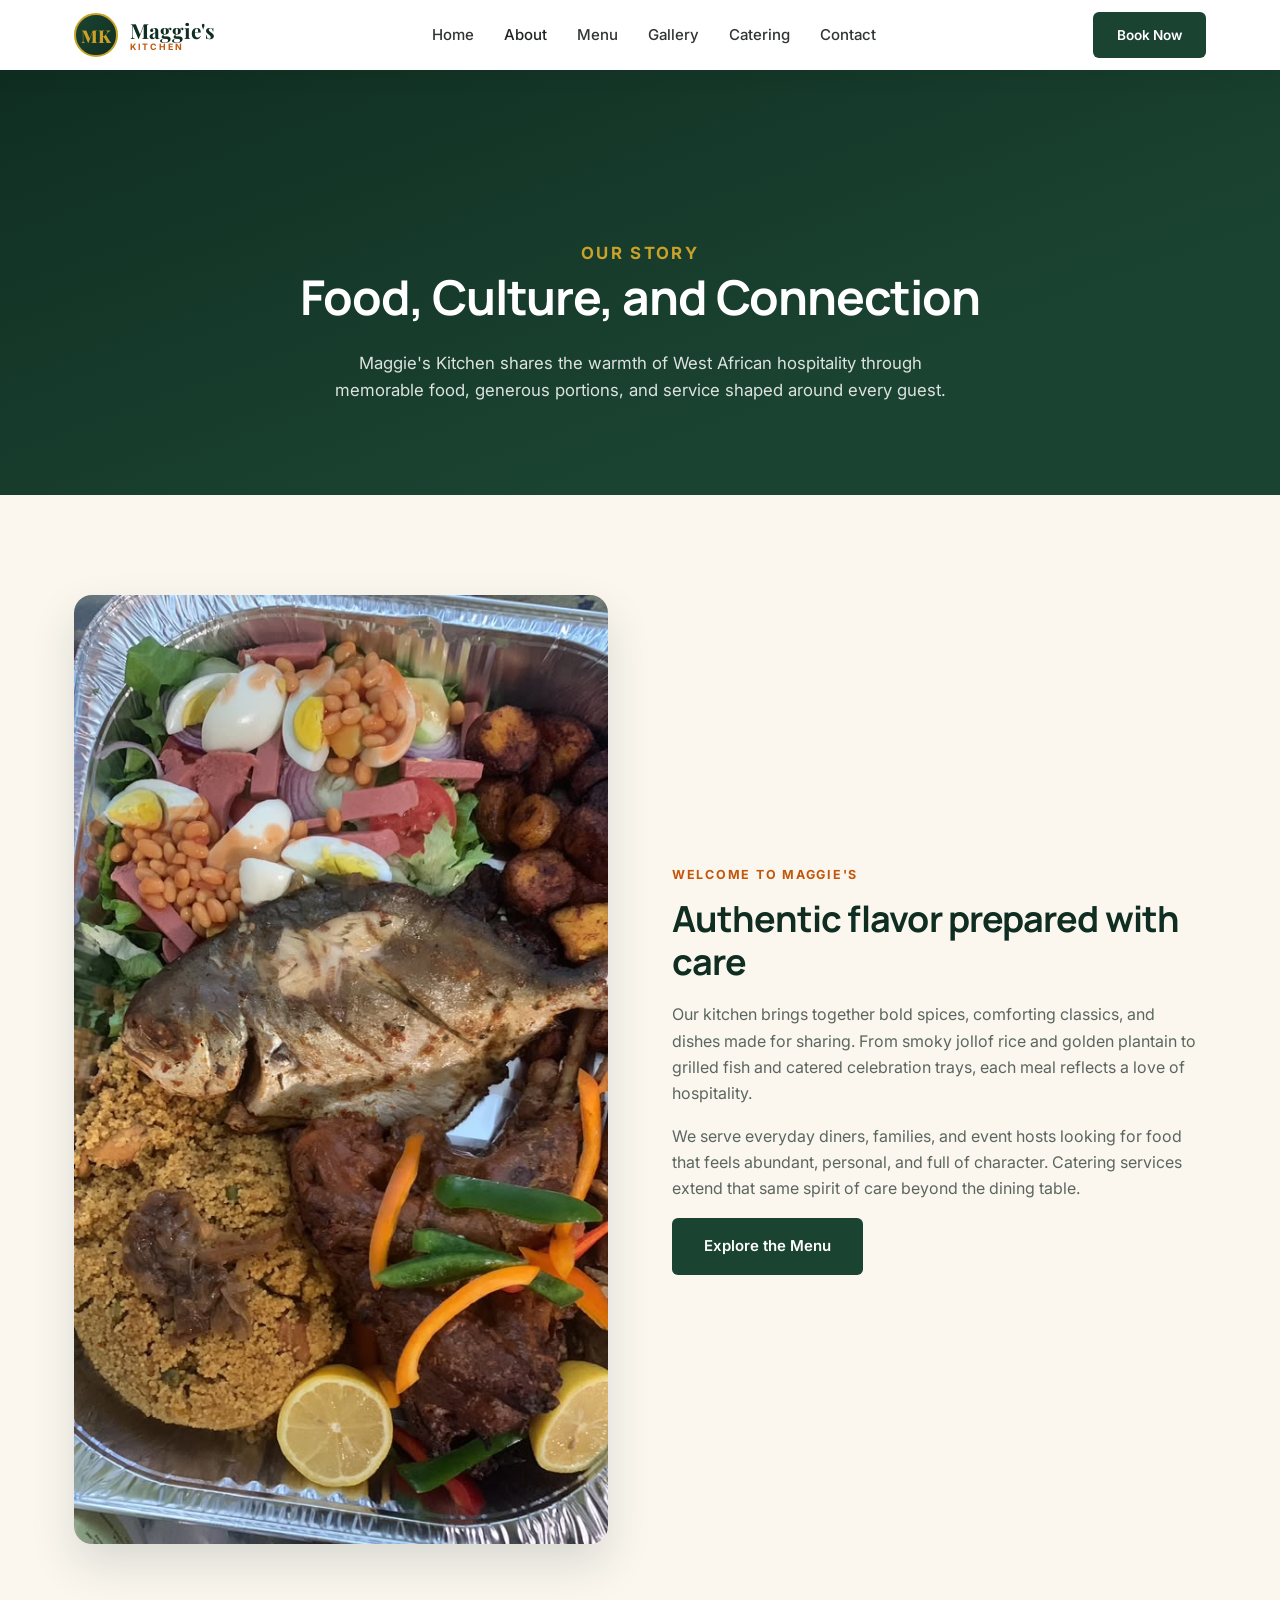
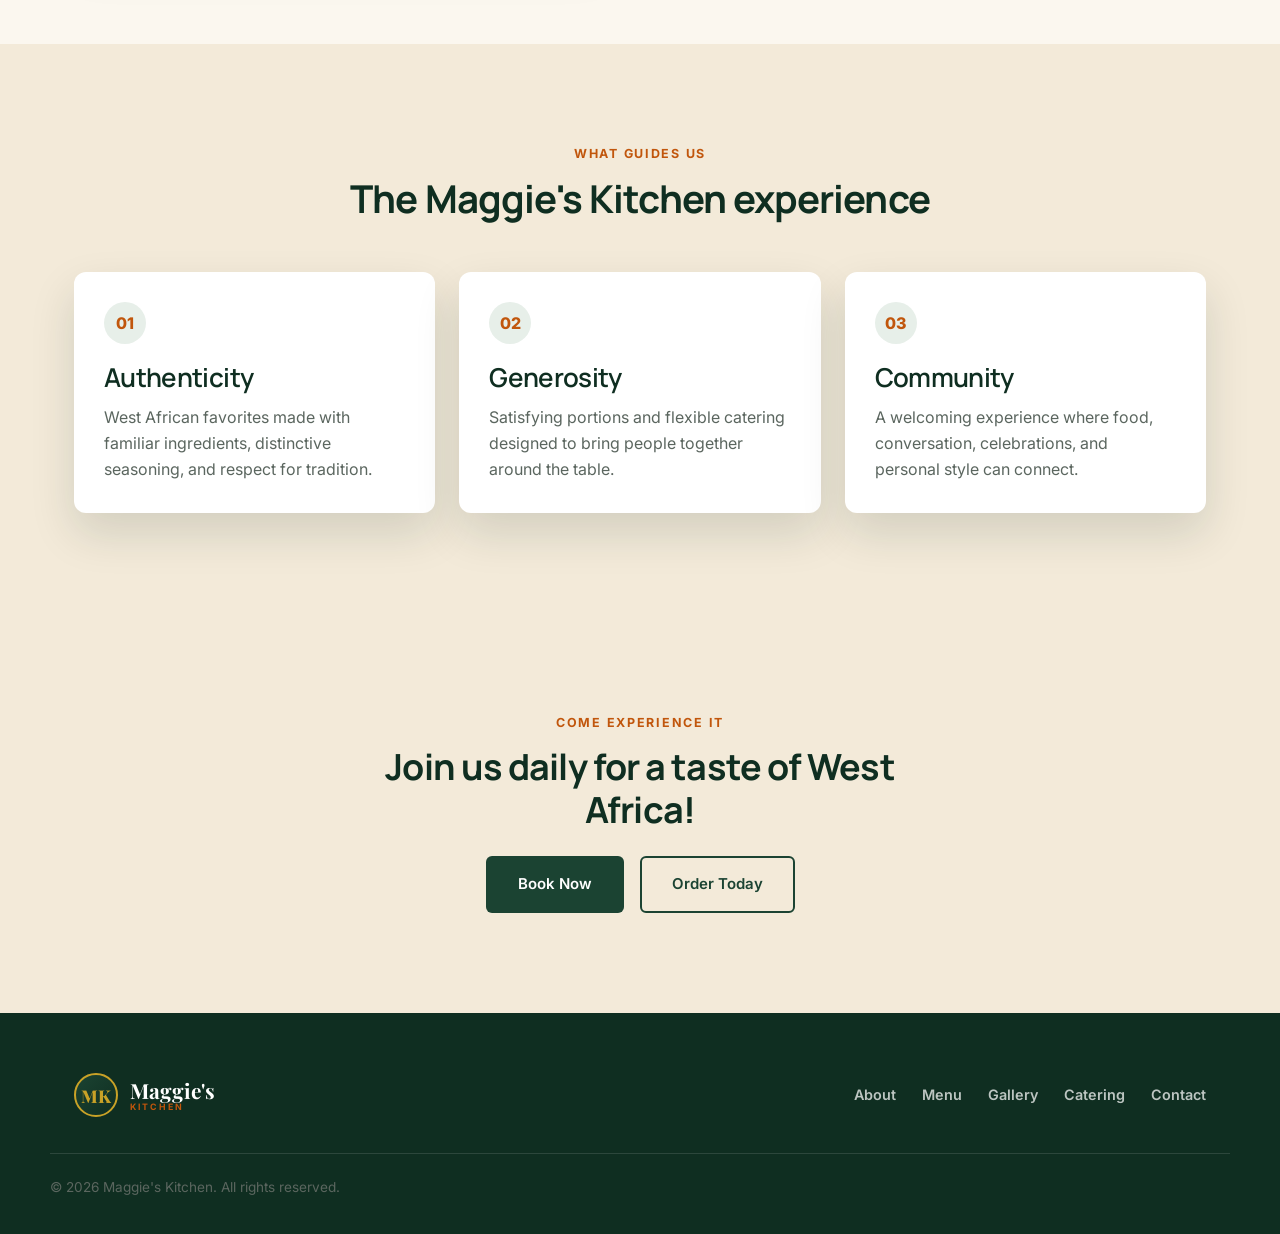
==== commit a70f0605: "Remove braiding services from the site" ====
--- a/about.html
+++ b/about.html
@@ -1,5 +1,5 @@
 <!DOCTYPE html>
 <html lang="en"><head><meta charset="UTF-8"><meta name="viewport" content="width=device-width,initial-scale=1"><title>About | Maggie's Kitchen</title><meta name="description" content="Learn about Maggie's Kitchen, our West African food, hospitality, catering, and community."><link rel="preconnect" href="https://fonts.googleapis.com"><link rel="preconnect" href="https://fonts.gstatic.com" crossorigin><link href="https://fonts.googleapis.com/css2?family=Inter:wght@400;500;600;700&family=Manrope:wght@600;700;800&family=Playfair+Display:wght@600;700&display=swap" rel="stylesheet"><link rel="stylesheet" href="assets/css/styles.css"><link rel="stylesheet" href="assets/css/pages.css"></head><body class="inner">
 <header class="site-header" id="site-header"><div class="container header-inner"><a href="index.html" class="logo"><span class="logo-badge">MK</span><span class="logo-text">Maggie's<small>KITCHEN</small></span></a><nav class="main-nav" id="main-nav"><a href="index.html">Home</a><a class="active" href="about.html">About</a><a href="menu.html">Menu</a><a href="gallery.html">Gallery</a><a href="catering.html">Catering</a><a href="contact.html">Contact</a></nav><div class="header-actions"><a href="contact.html" class="btn btn-primary btn-sm">Book Now</a><button class="nav-toggle" id="nav-toggle" aria-label="Toggle menu" aria-expanded="false"><span></span><span></span><span></span></button></div></div></header>
-<main><section class="page-hero"><div class="container reveal"><p class="eyebrow">Our Story</p><h1>Food, Culture, and Connection</h1><p>Maggie's Kitchen shares the warmth of West African hospitality through memorable food, generous portions, and service shaped around every guest.</p></div></section><section class="section"><div class="container split-layout"><div class="photo-frame reveal"><img src="assets/images/whole-grilled-fish-rice-salad-platter.jpeg" alt="West African celebration platter from Maggie's Kitchen"></div><div class="reveal"><p class="eyebrow">Welcome to Maggie's</p><h2>Authentic flavor prepared with care</h2><p>Our kitchen brings together bold spices, comforting classics, and dishes made for sharing. From smoky jollof rice and golden plantain to grilled fish and catered celebration trays, each meal reflects a love of hospitality.</p><p>We serve everyday diners, families, and event hosts looking for food that feels abundant, personal, and full of character. Catering and braiding services extend that same spirit of care beyond the dining table.</p><a class="btn btn-primary" href="menu.html">Explore the Menu</a></div></div></section><section class="section values-section"><div class="container"><div class="section-head reveal"><p class="eyebrow">What Guides Us</p><h2>The Maggie's Kitchen experience</h2></div><div class="value-grid"><article class="value-card reveal"><span>01</span><h3>Authenticity</h3><p>West African favorites made with familiar ingredients, distinctive seasoning, and respect for tradition.</p></article><article class="value-card reveal"><span>02</span><h3>Generosity</h3><p>Satisfying portions and flexible catering designed to bring people together around the table.</p></article><article class="value-card reveal"><span>03</span><h3>Community</h3><p>A welcoming experience where food, conversation, celebrations, and personal style can connect.</p></article></div></div></section><section class="section cta-band"><div class="container cta-band-inner reveal"><p class="eyebrow">Come Experience It</p><h2>Discover the flavors of Maggie's Kitchen</h2><div class="hero-actions"><a href="contact.html" class="btn btn-primary">Plan Your Visit</a><a href="catering.html" class="btn btn-outline">Explore Catering</a></div></div></section></main>
+<main><section class="page-hero"><div class="container reveal"><p class="eyebrow">Our Story</p><h1>Food, Culture, and Connection</h1><p>Maggie's Kitchen shares the warmth of West African hospitality through memorable food, generous portions, and service shaped around every guest.</p></div></section><section class="section"><div class="container split-layout"><div class="photo-frame reveal"><img src="assets/images/whole-grilled-fish-rice-salad-platter.jpeg" alt="West African celebration platter from Maggie's Kitchen"></div><div class="reveal"><p class="eyebrow">Welcome to Maggie's</p><h2>Authentic flavor prepared with care</h2><p>Our kitchen brings together bold spices, comforting classics, and dishes made for sharing. From smoky jollof rice and golden plantain to grilled fish and catered celebration trays, each meal reflects a love of hospitality.</p><p>We serve everyday diners, families, and event hosts looking for food that feels abundant, personal, and full of character. Catering services extend that same spirit of care beyond the dining table.</p><a class="btn btn-primary" href="menu.html">Explore the Menu</a></div></div></section><section class="section values-section"><div class="container"><div class="section-head reveal"><p class="eyebrow">What Guides Us</p><h2>The Maggie's Kitchen experience</h2></div><div class="value-grid"><article class="value-card reveal"><span>01</span><h3>Authenticity</h3><p>West African favorites made with familiar ingredients, distinctive seasoning, and respect for tradition.</p></article><article class="value-card reveal"><span>02</span><h3>Generosity</h3><p>Satisfying portions and flexible catering designed to bring people together around the table.</p></article><article class="value-card reveal"><span>03</span><h3>Community</h3><p>A welcoming experience where food, conversation, celebrations, and personal style can connect.</p></article></div></div></section><section class="section cta-band"><div class="container cta-band-inner reveal"><p class="eyebrow">Come Experience It</p><h2>Discover the flavors of Maggie's Kitchen</h2><div class="hero-actions"><a href="contact.html" class="btn btn-primary">Plan Your Visit</a><a href="catering.html" class="btn btn-outline">Explore Catering</a></div></div></section></main>
 <footer class="site-footer"><div class="container footer-top"><a href="index.html" class="logo footer-logo"><span class="logo-badge">MK</span><span class="logo-text">Maggie's<small>KITCHEN</small></span></a><nav class="footer-nav"><a href="about.html">About</a><a href="menu.html">Menu</a><a href="gallery.html">Gallery</a><a href="catering.html">Catering</a><a href="contact.html">Contact</a></nav></div><div class="container footer-bottom"><p>&copy; <span id="year"></span> Maggie's Kitchen. All rights reserved.</p></div></footer><button id="back-to-top" aria-label="Back to top">&uarr;</button><script src="assets/js/main.js"></script><script src="assets/js/content-loader.js"></script></body></html>
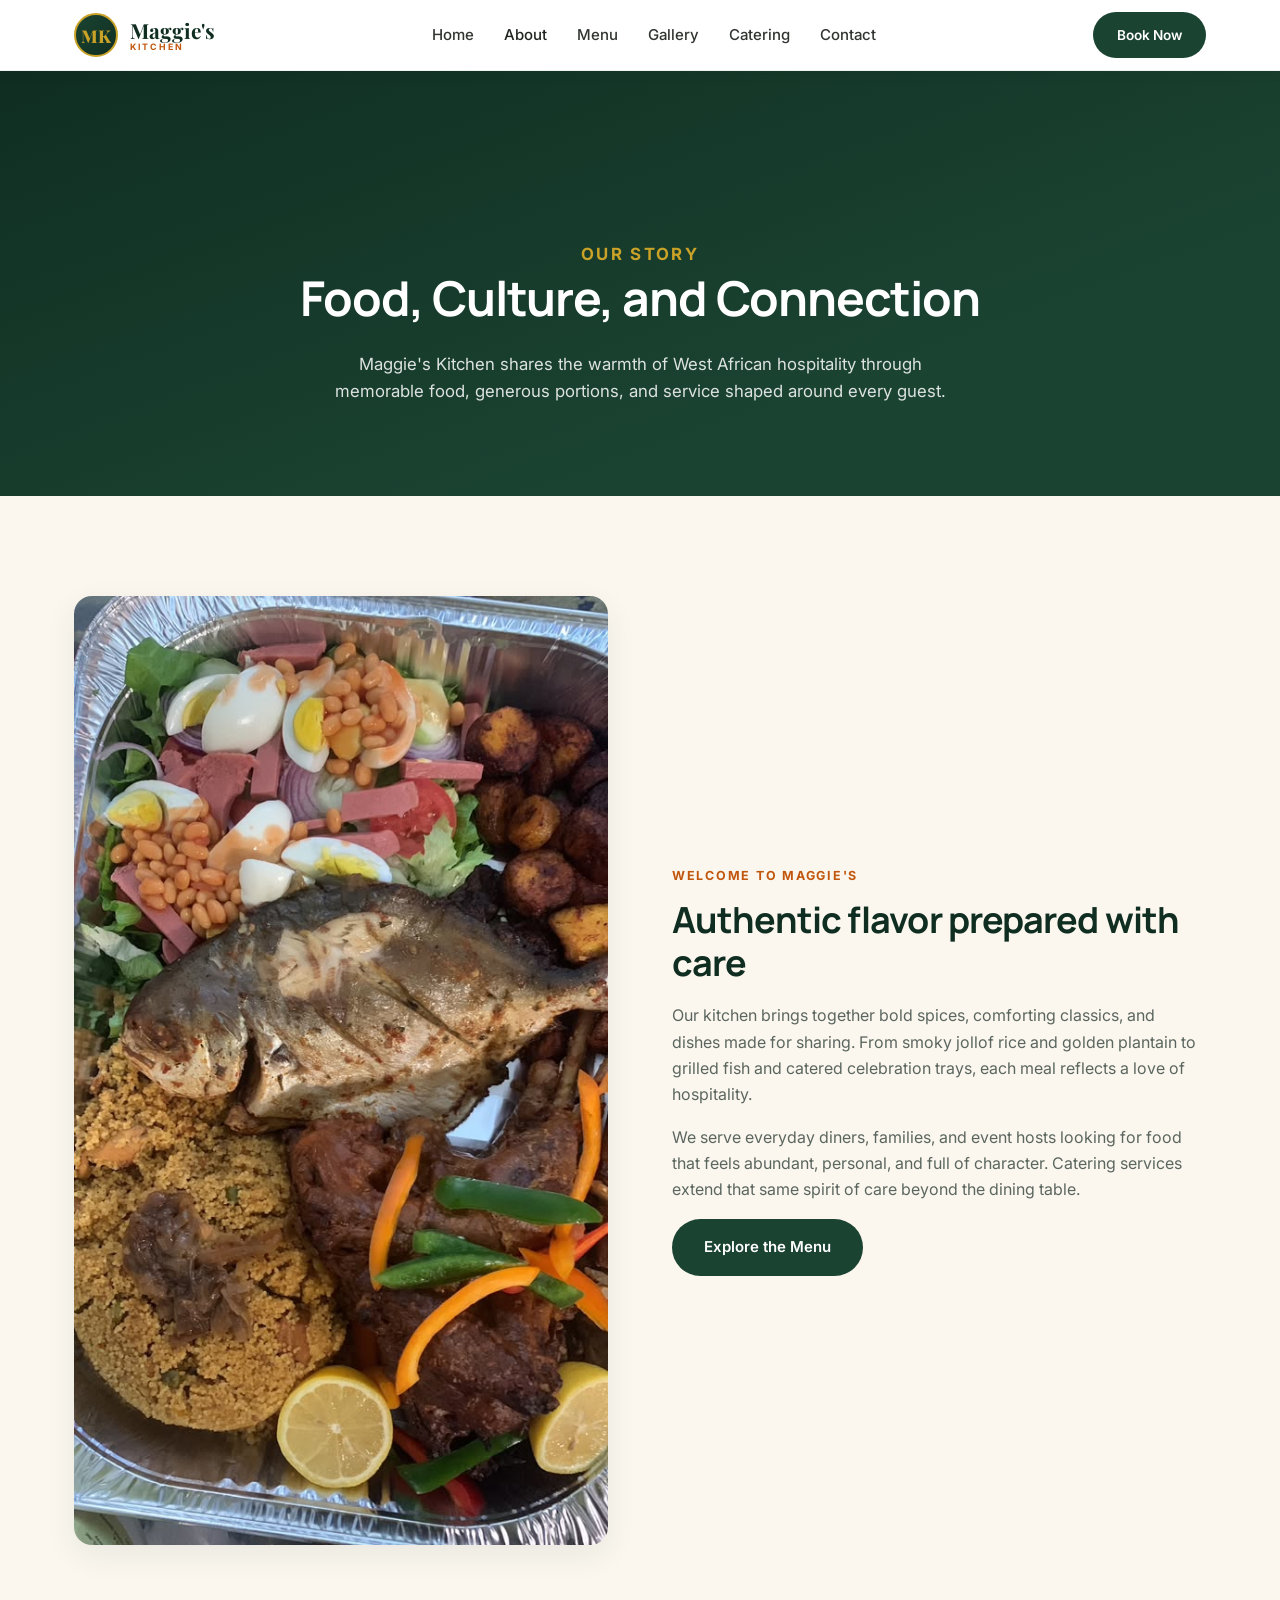
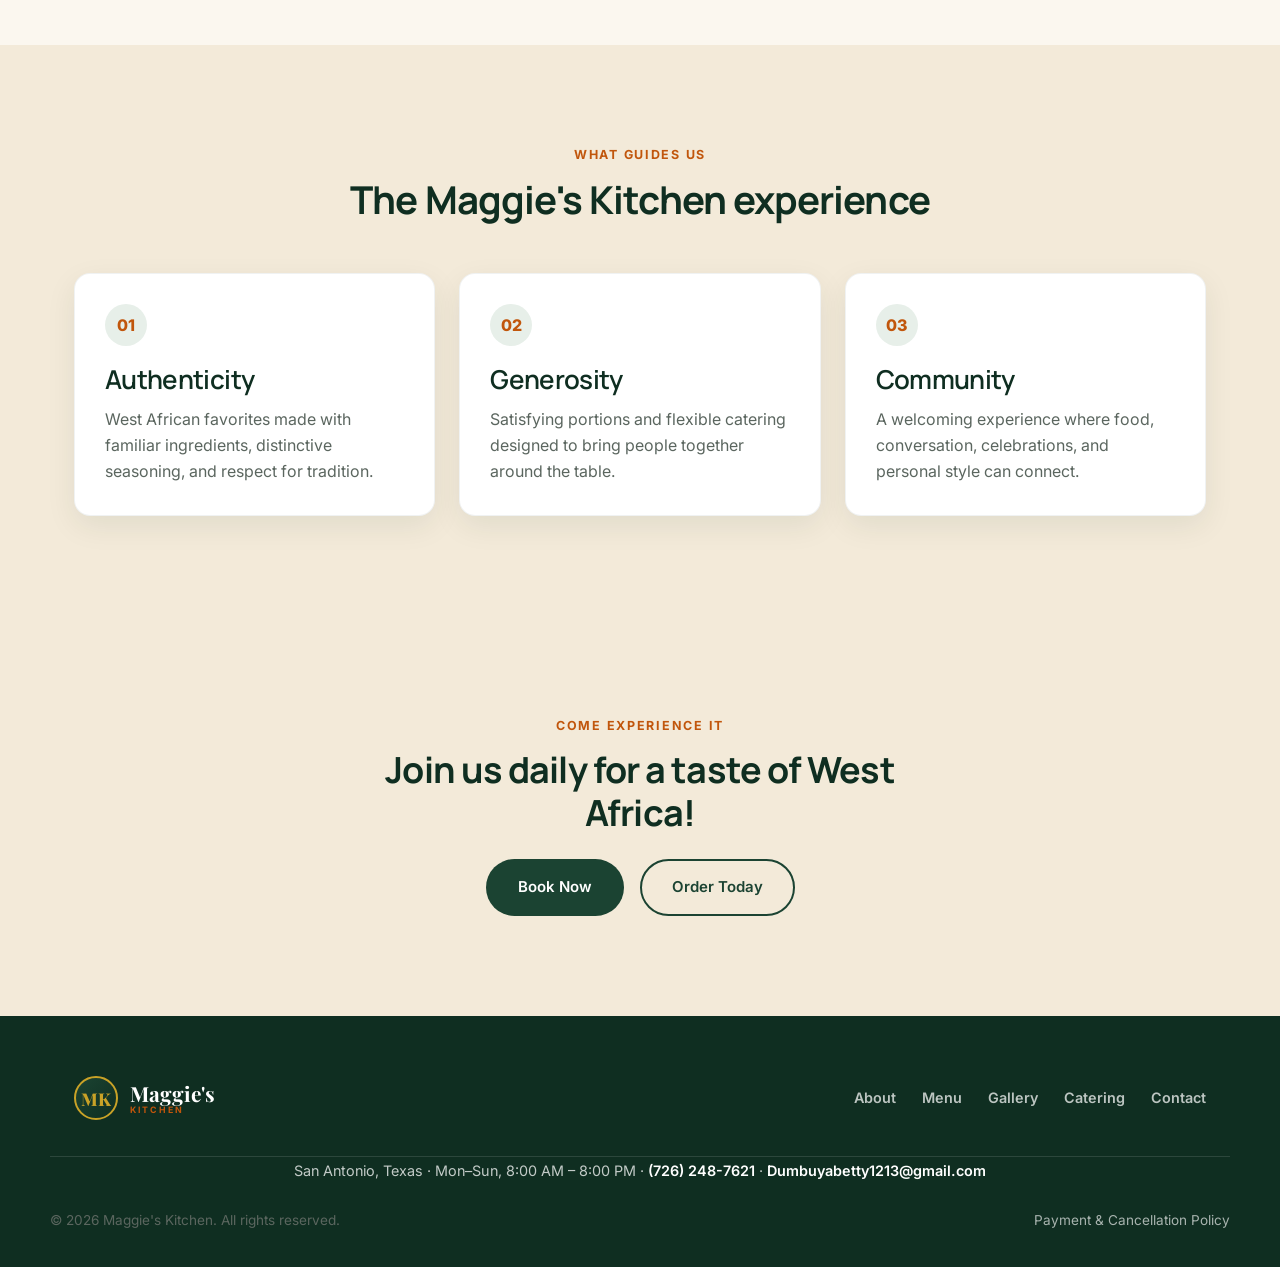
==== commit 553d303d: "Footer fixes: contact line and policy link on all pages, dead links removed, homepage copyright" ====
--- a/about.html
+++ b/about.html
@@ -2,4 +2,4 @@
 <html lang="en"><head><meta charset="UTF-8"><meta name="viewport" content="width=device-width,initial-scale=1"><title>About | Maggie's Kitchen</title><meta name="description" content="Learn about Maggie's Kitchen, our West African food, hospitality, catering, and community."><link rel="preconnect" href="https://fonts.googleapis.com"><link rel="preconnect" href="https://fonts.gstatic.com" crossorigin><link href="https://fonts.googleapis.com/css2?family=Inter:wght@400;500;600;700&family=Manrope:wght@600;700;800&family=Playfair+Display:wght@600;700&display=swap" rel="stylesheet"><link rel="stylesheet" href="assets/css/styles.css"><link rel="stylesheet" href="assets/css/pages.css"></head><body class="inner">
 <header class="site-header" id="site-header"><div class="container header-inner"><a href="index.html" class="logo"><span class="logo-badge">MK</span><span class="logo-text">Maggie's<small>KITCHEN</small></span></a><nav class="main-nav" id="main-nav"><a href="index.html">Home</a><a class="active" href="about.html">About</a><a href="menu.html">Menu</a><a href="gallery.html">Gallery</a><a href="catering.html">Catering</a><a href="contact.html">Contact</a></nav><div class="header-actions"><a href="contact.html" class="btn btn-primary btn-sm">Book Now</a><button class="nav-toggle" id="nav-toggle" aria-label="Toggle menu" aria-expanded="false"><span></span><span></span><span></span></button></div></div></header>
 <main><section class="page-hero"><div class="container reveal"><p class="eyebrow">Our Story</p><h1>Food, Culture, and Connection</h1><p>Maggie's Kitchen shares the warmth of West African hospitality through memorable food, generous portions, and service shaped around every guest.</p></div></section><section class="section"><div class="container split-layout"><div class="photo-frame reveal"><img src="assets/images/whole-grilled-fish-rice-salad-platter.jpeg" alt="West African celebration platter from Maggie's Kitchen"></div><div class="reveal"><p class="eyebrow">Welcome to Maggie's</p><h2>Authentic flavor prepared with care</h2><p>Our kitchen brings together bold spices, comforting classics, and dishes made for sharing. From smoky jollof rice and golden plantain to grilled fish and catered celebration trays, each meal reflects a love of hospitality.</p><p>We serve everyday diners, families, and event hosts looking for food that feels abundant, personal, and full of character. Catering services extend that same spirit of care beyond the dining table.</p><a class="btn btn-primary" href="menu.html">Explore the Menu</a></div></div></section><section class="section values-section"><div class="container"><div class="section-head reveal"><p class="eyebrow">What Guides Us</p><h2>The Maggie's Kitchen experience</h2></div><div class="value-grid"><article class="value-card reveal"><span>01</span><h3>Authenticity</h3><p>West African favorites made with familiar ingredients, distinctive seasoning, and respect for tradition.</p></article><article class="value-card reveal"><span>02</span><h3>Generosity</h3><p>Satisfying portions and flexible catering designed to bring people together around the table.</p></article><article class="value-card reveal"><span>03</span><h3>Community</h3><p>A welcoming experience where food, conversation, celebrations, and personal style can connect.</p></article></div></div></section><section class="section cta-band"><div class="container cta-band-inner reveal"><p class="eyebrow">Come Experience It</p><h2>Discover the flavors of Maggie's Kitchen</h2><div class="hero-actions"><a href="contact.html" class="btn btn-primary">Plan Your Visit</a><a href="catering.html" class="btn btn-outline">Explore Catering</a></div></div></section></main>
-<footer class="site-footer"><div class="container footer-top"><a href="index.html" class="logo footer-logo"><span class="logo-badge">MK</span><span class="logo-text">Maggie's<small>KITCHEN</small></span></a><nav class="footer-nav"><a href="about.html">About</a><a href="menu.html">Menu</a><a href="gallery.html">Gallery</a><a href="catering.html">Catering</a><a href="contact.html">Contact</a></nav></div><div class="container footer-bottom"><p>&copy; <span id="year"></span> Maggie's Kitchen. All rights reserved.</p></div></footer><button id="back-to-top" aria-label="Back to top">&uarr;</button><script src="assets/js/main.js"></script><script src="assets/js/content-loader.js"></script></body></html>+<footer class="site-footer"><div class="container footer-top"><a href="index.html" class="logo footer-logo"><span class="logo-badge">MK</span><span class="logo-text">Maggie's<small>KITCHEN</small></span></a><nav class="footer-nav"><a href="about.html">About</a><a href="menu.html">Menu</a><a href="gallery.html">Gallery</a><a href="catering.html">Catering</a><a href="contact.html">Contact</a></nav></div><div class="container"><p class="footer-contact">San Antonio, Texas · Mon–Sun, 8:00 AM – 8:00 PM · <a href="tel:+17262487621">(726) 248-7621</a> · <a href="mailto:Dumbuyabetty1213@gmail.com">Dumbuyabetty1213@gmail.com</a></p></div><div class="container footer-bottom"><p>&copy; <span id="year"></span> Maggie's Kitchen. All rights reserved.</p><div class="footer-legal"><a href="contact.html#payment-cancellation-policy">Payment &amp; Cancellation Policy</a></div></div></footer><button id="back-to-top" aria-label="Back to top">&uarr;</button><script src="assets/js/main.js"></script><script src="assets/js/content-loader.js"></script></body></html>
--- a/assets/css/styles.css
+++ b/assets/css/styles.css
@@ -16,8 +16,8 @@
   --font-heading:'Manrope', sans-serif;
   --font-accent:'Playfair Display', Georgia, serif;
   --container:1180px;
-  --radius:12px;
-  --shadow:0 20px 45px rgba(15,46,33,.14);
+  --radius:16px;
+  --shadow:0 10px 30px rgba(15,46,33,.08);
   --transition:.25s ease;
 }
 
@@ -53,7 +53,7 @@
 .btn{
   display:inline-flex;align-items:center;justify-content:center;
   padding:14px 30px;
-  border-radius:6px;
+  border-radius:999px;
   font-weight:600;
   font-size:.9375rem;
   border:2px solid transparent;
@@ -115,7 +115,7 @@
 .site-header.scrolled .nav-toggle span{background:var(--green-dark);}
 
 /* Non-home pages: header never transparent (no hero behind it in the same way) */
-body.inner .site-header{background:var(--white);box-shadow:0 6px 20px rgba(0,0,0,.06);padding:12px 0;}
+body.inner .site-header{background:var(--white);box-shadow:0 2px 14px rgba(15,46,33,.05);border-bottom:1px solid rgba(15,46,33,.06);padding:12px 0;}
 body.inner .main-nav a{color:var(--text);}
 body.inner .social-icons svg{fill:var(--green-dark);}
 body.inner .nav-toggle span{background:var(--green-dark);}
@@ -171,7 +171,8 @@
 /* Feature grid */
 .menu-highlights{background:var(--cream-alt);}
 .feature-grid{display:grid;grid-template-columns:repeat(2,1fr);gap:30px;}
-.feature-card{background:var(--white);padding:32px;border-radius:var(--radius);box-shadow:var(--shadow);}
+.feature-card{background:var(--white);padding:32px;border-radius:var(--radius);box-shadow:var(--shadow);border:1px solid rgba(15,46,33,.06);transition:transform var(--transition), box-shadow var(--transition);}
+.feature-card:hover{transform:translateY(-4px);box-shadow:0 18px 38px rgba(15,46,33,.12);}
 .feature-card .check{
   display:inline-flex;align-items:center;justify-content:center;
   width:34px;height:34px;border-radius:50%;
@@ -322,3 +323,6 @@
 
 /* PressCreates typography standard: mobile scale */
 @media (max-width:767px){h1{font-size:2rem;}h2{font-size:1.75rem;}h3{font-size:1.375rem;}.luxury-accent{font-size:1.5rem;}.main-nav a{font-size:1rem;}}
+
+.footer-contact{text-align:center;color:rgba(255,255,255,.75);font-size:.9rem;margin:0;padding:2px 0 4px;}
+.footer-contact a{color:var(--white);font-weight:600;}
--- a/assets/css/pages.css
+++ b/assets/css/pages.css
@@ -1,5 +1,5 @@
 /* Multi-page additions */
-.split-layout{display:grid;grid-template-columns:1fr 1fr;gap:64px;align-items:center}.photo-frame{min-height:520px;border-radius:18px;overflow:hidden;box-shadow:var(--shadow)}.photo-frame img{width:100%;height:100%;min-height:520px;object-fit:cover}.values-section,.faq-section{background:var(--cream-alt)}.value-grid{display:grid;grid-template-columns:repeat(3,1fr);gap:24px}.value-card{padding:30px;background:#fff;border-radius:var(--radius);box-shadow:var(--shadow)}.value-card>span{display:inline-grid;place-items:center;width:42px;height:42px;margin-bottom:18px;border-radius:50%;background:var(--green-soft);color:var(--orange);font-weight:800}.value-card h3{margin-bottom:10px}.value-card p{margin:0}.menu-category{display:grid;grid-template-columns:1fr 1fr;gap:60px;align-items:end;margin-bottom:36px}.menu-card-grid{display:grid;grid-template-columns:repeat(3,1fr);gap:26px}.dish-card{overflow:hidden;background:#fff;border-radius:var(--radius);box-shadow:var(--shadow)}.dish-card img{width:100%;height:260px;object-fit:cover}.dish-card div{padding:24px}.dish-card p{font-size:.92rem}.dish-card span{color:var(--orange);font-size:.76rem;font-weight:800;letter-spacing:.06em;text-transform:uppercase}.menu-note{background:var(--cream-alt)}.contact-callout{display:flex;align-items:center;justify-content:space-between;gap:40px}.contact-callout>div{max-width:720px}.photo-masonry{columns:3 300px;column-gap:20px}.photo-masonry figure{position:relative;break-inside:avoid;margin:0 0 20px;border-radius:var(--radius);overflow:hidden;background:var(--green-dark);box-shadow:var(--shadow)}.photo-masonry img{width:100%;max-height:560px;object-fit:cover}.photo-masonry figcaption{position:absolute;right:0;bottom:0;left:0;padding:34px 18px 16px;background:linear-gradient(transparent,rgba(5,20,13,.88));color:#fff;font-family:var(--font-serif);font-weight:700}.contact-hero{padding-bottom:110px}.contact-page-grid{display:grid;grid-template-columns:.75fr 1.4fr;gap:56px;align-items:start}.contact-sidebar{position:sticky;top:120px}.contact-sidebar h2{font-size:2.2rem}.contact-info-card{display:grid;gap:4px;padding:17px 0;border-bottom:1px solid #e2ded5}.contact-info-card span{color:var(--orange);font-size:.73rem;font-weight:800;letter-spacing:.08em;text-transform:uppercase}.contact-info-card a,.contact-info-card strong{color:var(--green-dark);font-size:.96rem}.contact-warning{margin-top:24px;padding:14px;border-left:3px solid var(--gold);background:#fff9e7;font-size:.78rem}.form-panel{padding:42px;background:#fff;border-radius:18px;box-shadow:var(--shadow)}.form-intro{margin-bottom:28px}.professional-form{display:grid;gap:18px}.professional-form label{display:grid;gap:7px;margin:0;color:var(--green-dark);font-size:.84rem;font-weight:700}.professional-form input,.professional-form textarea,.professional-form select{width:100%;padding:13px 14px;border:1px solid #d8ddd9;border-radius:7px;background:#fff;color:var(--text);font:inherit}.professional-form textarea{resize:vertical}.professional-form input:focus,.professional-form textarea:focus,.professional-form select:focus{outline:3px solid rgba(193,86,12,.15);border-color:var(--orange)}.professional-form [aria-invalid=true]{border-color:#b82f2f;background:#fff8f8}.two-field{display:grid;grid-template-columns:1fr 1fr;gap:18px}.field-error{min-height:16px;color:#a72727;font-size:.72rem;font-weight:600}.consent{grid-template-columns:20px 1fr!important;align-items:start}.consent input{width:18px;height:18px;margin-top:2px}.consent-error{margin-top:-14px}.honeypot{position:absolute!important;left:-9999px!important}.submit-button{justify-self:start;min-width:230px}.form-status{min-height:24px;margin:0;font-weight:700}.form-status.success{color:#1d7445}.form-status.error{color:#a72727}@media(max-width:960px){.split-layout,.menu-category,.contact-page-grid{grid-template-columns:1fr}.value-grid,.menu-card-grid{grid-template-columns:1fr 1fr}.contact-sidebar{position:static}.photo-frame,.photo-frame img{min-height:420px}}@media(max-width:650px){.value-grid,.menu-card-grid,.two-field{grid-template-columns:1fr}.contact-callout{align-items:flex-start;flex-direction:column}.form-panel{padding:26px 20px}.photo-masonry{columns:1}.dish-card img{height:240px}}
+.split-layout{display:grid;grid-template-columns:1fr 1fr;gap:64px;align-items:center}.photo-frame{min-height:520px;border-radius:18px;overflow:hidden;box-shadow:var(--shadow)}.photo-frame img{width:100%;height:100%;min-height:520px;object-fit:cover}.values-section,.faq-section{background:var(--cream-alt)}.value-grid{display:grid;grid-template-columns:repeat(3,1fr);gap:24px}.value-card{padding:30px;background:#fff;border-radius:var(--radius);box-shadow:var(--shadow);border:1px solid rgba(15,46,33,.06);transition:transform .25s ease, box-shadow .25s ease}.value-card:hover{transform:translateY(-4px);box-shadow:0 18px 38px rgba(15,46,33,.12)}.value-card>span{display:inline-grid;place-items:center;width:42px;height:42px;margin-bottom:18px;border-radius:50%;background:var(--green-soft);color:var(--orange);font-weight:800}.value-card h3{margin-bottom:10px}.value-card p{margin:0}.menu-category{display:grid;grid-template-columns:1fr 1fr;gap:60px;align-items:end;margin-bottom:36px}.menu-card-grid{display:grid;grid-template-columns:repeat(3,1fr);gap:26px}.dish-card{overflow:hidden;background:#fff;border-radius:var(--radius);box-shadow:var(--shadow);border:1px solid rgba(15,46,33,.06);transition:transform .25s ease, box-shadow .25s ease}.dish-card:hover{transform:translateY(-4px);box-shadow:0 18px 38px rgba(15,46,33,.12)}.dish-card img{width:100%;height:260px;object-fit:cover}.dish-card div{padding:24px}.dish-card p{font-size:.92rem}.dish-card span{color:var(--orange);font-size:.76rem;font-weight:800;letter-spacing:.06em;text-transform:uppercase}.menu-note{background:var(--cream-alt)}.contact-callout{display:flex;align-items:center;justify-content:space-between;gap:40px}.contact-callout>div{max-width:720px}.photo-masonry{columns:3 300px;column-gap:20px}.photo-masonry figure{position:relative;break-inside:avoid;margin:0 0 20px;border-radius:var(--radius);overflow:hidden;background:var(--green-dark);box-shadow:var(--shadow)}.photo-masonry img{width:100%;max-height:560px;object-fit:cover}.photo-masonry figcaption{position:absolute;right:0;bottom:0;left:0;padding:34px 18px 16px;background:linear-gradient(transparent,rgba(5,20,13,.88));color:#fff;font-family:var(--font-serif);font-weight:700}.contact-hero{padding-bottom:110px}.contact-page-grid{display:grid;grid-template-columns:.75fr 1.4fr;gap:56px;align-items:start}.contact-sidebar{position:sticky;top:120px}.contact-sidebar h2{font-size:2.2rem}.contact-info-card{display:grid;gap:4px;padding:17px 0;border-bottom:1px solid #e2ded5}.contact-info-card span{color:var(--orange);font-size:.73rem;font-weight:800;letter-spacing:.08em;text-transform:uppercase}.contact-info-card a,.contact-info-card strong{color:var(--green-dark);font-size:.96rem}.contact-warning{margin-top:24px;padding:14px;border-left:3px solid var(--gold);background:#fff9e7;font-size:.78rem}.form-panel{padding:42px;background:#fff;border-radius:18px;box-shadow:var(--shadow)}.form-intro{margin-bottom:28px}.professional-form{display:grid;gap:18px}.professional-form label{display:grid;gap:7px;margin:0;color:var(--green-dark);font-size:.84rem;font-weight:700}.professional-form input,.professional-form textarea,.professional-form select{width:100%;padding:13px 14px;border:1px solid #d8ddd9;border-radius:10px;background:#fff;color:var(--text);font:inherit}.professional-form textarea{resize:vertical}.professional-form input:focus,.professional-form textarea:focus,.professional-form select:focus{outline:3px solid rgba(193,86,12,.15);border-color:var(--orange)}.professional-form [aria-invalid=true]{border-color:#b82f2f;background:#fff8f8}.two-field{display:grid;grid-template-columns:1fr 1fr;gap:18px}.field-error{min-height:16px;color:#a72727;font-size:.72rem;font-weight:600}.consent{grid-template-columns:20px 1fr!important;align-items:start}.consent input{width:18px;height:18px;margin-top:2px}.consent-error{margin-top:-14px}.honeypot{position:absolute!important;left:-9999px!important}.submit-button{justify-self:start;min-width:230px}.form-status{min-height:24px;margin:0;font-weight:700}.form-status.success{color:#1d7445}.form-status.error{color:#a72727}@media(max-width:960px){.split-layout,.menu-category,.contact-page-grid{grid-template-columns:1fr}.value-grid,.menu-card-grid{grid-template-columns:1fr 1fr}.contact-sidebar{position:static}.photo-frame,.photo-frame img{min-height:420px}}@media(max-width:650px){.value-grid,.menu-card-grid,.two-field{grid-template-columns:1fr}.contact-callout{align-items:flex-start;flex-direction:column}.form-panel{padding:26px 20px}.photo-masonry{columns:1}.dish-card img{height:240px}}
 
 #payment-cancellation-policy{scroll-margin-top:88px}
 .policy-link{justify-self:start;color:var(--green-dark);font-size:.9rem;text-decoration:underline;text-underline-offset:.2em}
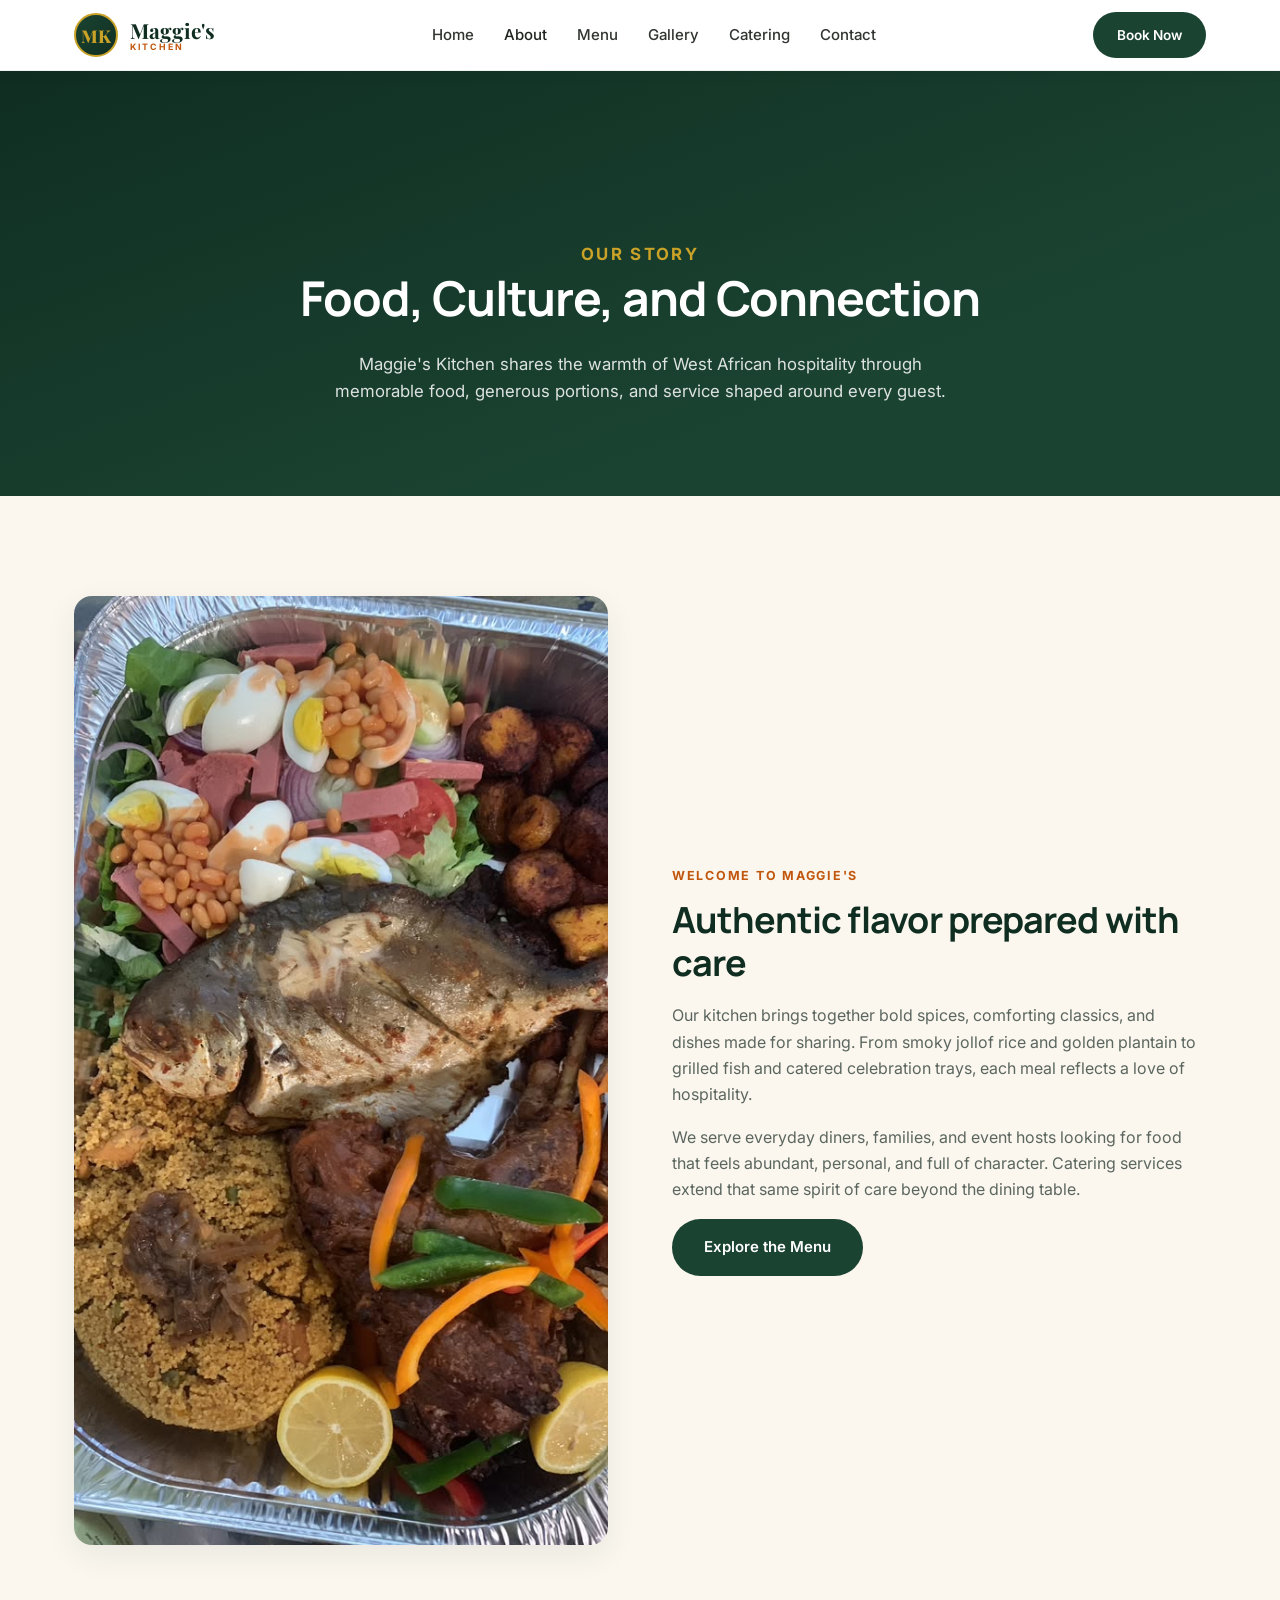
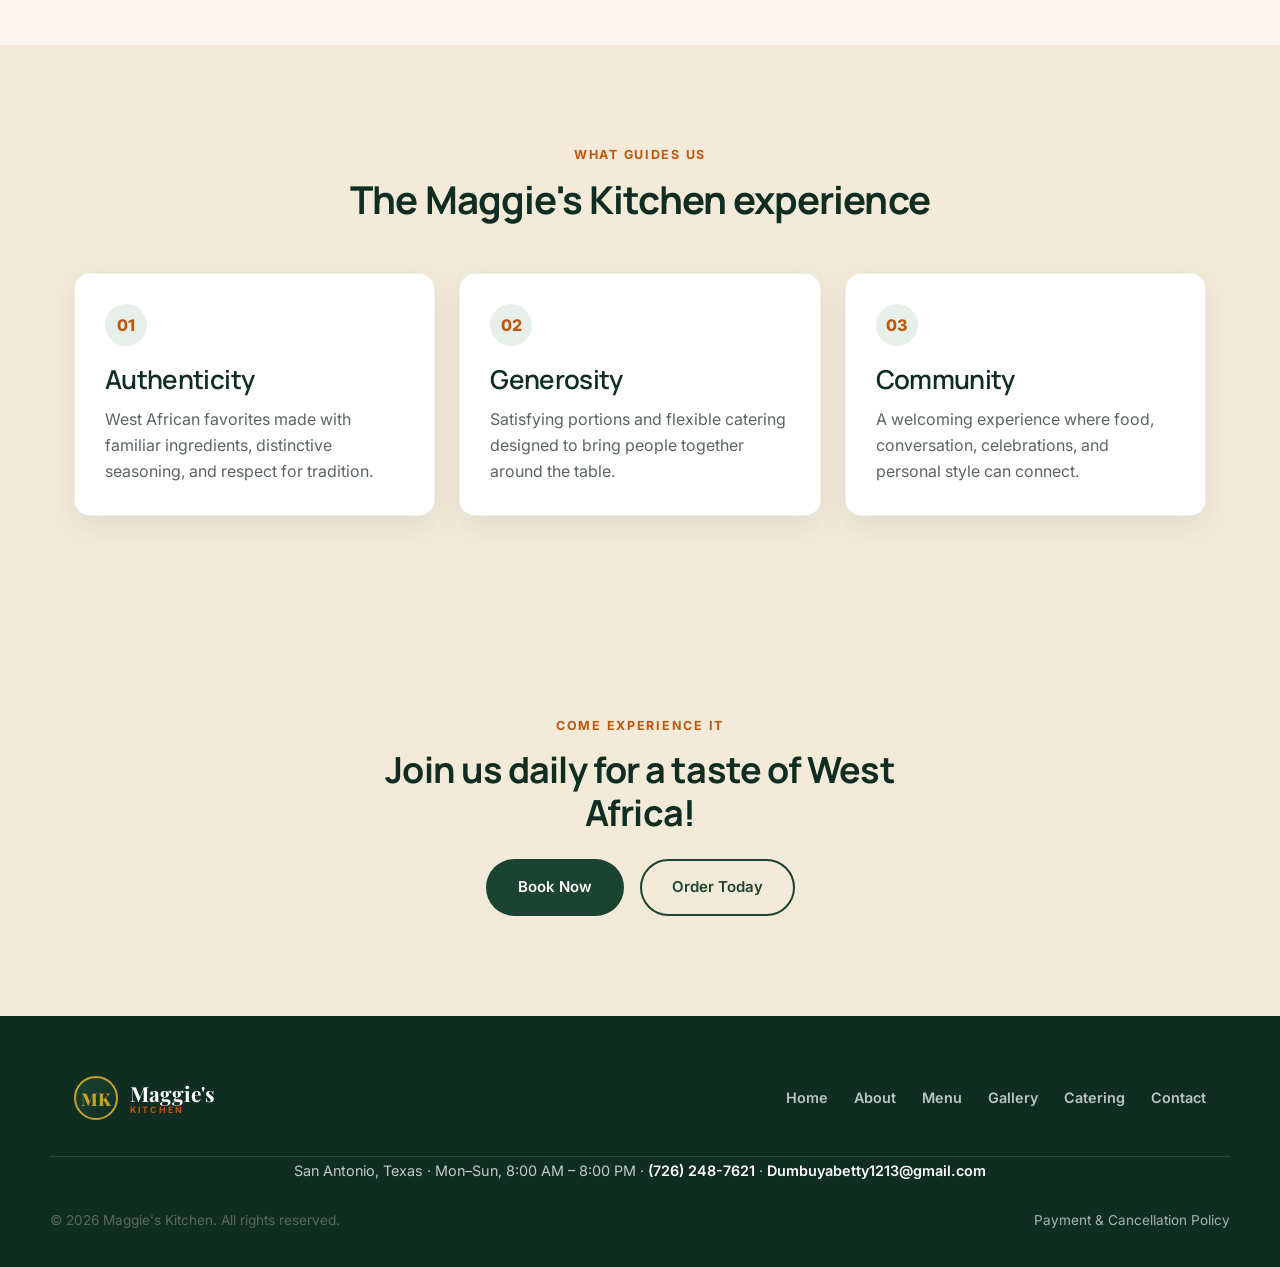
==== commit a3176b0b: "Unify footers: homepage rebuilt to match, Home link in every footer nav" ====
--- a/about.html
+++ b/about.html
@@ -2,4 +2,4 @@
 <html lang="en"><head><meta charset="UTF-8"><meta name="viewport" content="width=device-width,initial-scale=1"><title>About | Maggie's Kitchen</title><meta name="description" content="Learn about Maggie's Kitchen, our West African food, hospitality, catering, and community."><link rel="preconnect" href="https://fonts.googleapis.com"><link rel="preconnect" href="https://fonts.gstatic.com" crossorigin><link href="https://fonts.googleapis.com/css2?family=Inter:wght@400;500;600;700&family=Manrope:wght@600;700;800&family=Playfair+Display:wght@600;700&display=swap" rel="stylesheet"><link rel="stylesheet" href="assets/css/styles.css"><link rel="stylesheet" href="assets/css/pages.css"></head><body class="inner">
 <header class="site-header" id="site-header"><div class="container header-inner"><a href="index.html" class="logo"><span class="logo-badge">MK</span><span class="logo-text">Maggie's<small>KITCHEN</small></span></a><nav class="main-nav" id="main-nav"><a href="index.html">Home</a><a class="active" href="about.html">About</a><a href="menu.html">Menu</a><a href="gallery.html">Gallery</a><a href="catering.html">Catering</a><a href="contact.html">Contact</a></nav><div class="header-actions"><a href="contact.html" class="btn btn-primary btn-sm">Book Now</a><button class="nav-toggle" id="nav-toggle" aria-label="Toggle menu" aria-expanded="false"><span></span><span></span><span></span></button></div></div></header>
 <main><section class="page-hero"><div class="container reveal"><p class="eyebrow">Our Story</p><h1>Food, Culture, and Connection</h1><p>Maggie's Kitchen shares the warmth of West African hospitality through memorable food, generous portions, and service shaped around every guest.</p></div></section><section class="section"><div class="container split-layout"><div class="photo-frame reveal"><img src="assets/images/whole-grilled-fish-rice-salad-platter.jpeg" alt="West African celebration platter from Maggie's Kitchen"></div><div class="reveal"><p class="eyebrow">Welcome to Maggie's</p><h2>Authentic flavor prepared with care</h2><p>Our kitchen brings together bold spices, comforting classics, and dishes made for sharing. From smoky jollof rice and golden plantain to grilled fish and catered celebration trays, each meal reflects a love of hospitality.</p><p>We serve everyday diners, families, and event hosts looking for food that feels abundant, personal, and full of character. Catering services extend that same spirit of care beyond the dining table.</p><a class="btn btn-primary" href="menu.html">Explore the Menu</a></div></div></section><section class="section values-section"><div class="container"><div class="section-head reveal"><p class="eyebrow">What Guides Us</p><h2>The Maggie's Kitchen experience</h2></div><div class="value-grid"><article class="value-card reveal"><span>01</span><h3>Authenticity</h3><p>West African favorites made with familiar ingredients, distinctive seasoning, and respect for tradition.</p></article><article class="value-card reveal"><span>02</span><h3>Generosity</h3><p>Satisfying portions and flexible catering designed to bring people together around the table.</p></article><article class="value-card reveal"><span>03</span><h3>Community</h3><p>A welcoming experience where food, conversation, celebrations, and personal style can connect.</p></article></div></div></section><section class="section cta-band"><div class="container cta-band-inner reveal"><p class="eyebrow">Come Experience It</p><h2>Discover the flavors of Maggie's Kitchen</h2><div class="hero-actions"><a href="contact.html" class="btn btn-primary">Plan Your Visit</a><a href="catering.html" class="btn btn-outline">Explore Catering</a></div></div></section></main>
-<footer class="site-footer"><div class="container footer-top"><a href="index.html" class="logo footer-logo"><span class="logo-badge">MK</span><span class="logo-text">Maggie's<small>KITCHEN</small></span></a><nav class="footer-nav"><a href="about.html">About</a><a href="menu.html">Menu</a><a href="gallery.html">Gallery</a><a href="catering.html">Catering</a><a href="contact.html">Contact</a></nav></div><div class="container"><p class="footer-contact">San Antonio, Texas · Mon–Sun, 8:00 AM – 8:00 PM · <a href="tel:+17262487621">(726) 248-7621</a> · <a href="mailto:Dumbuyabetty1213@gmail.com">Dumbuyabetty1213@gmail.com</a></p></div><div class="container footer-bottom"><p>&copy; <span id="year"></span> Maggie's Kitchen. All rights reserved.</p><div class="footer-legal"><a href="contact.html#payment-cancellation-policy">Payment &amp; Cancellation Policy</a></div></div></footer><button id="back-to-top" aria-label="Back to top">&uarr;</button><script src="assets/js/main.js"></script><script src="assets/js/content-loader.js"></script></body></html>+<footer class="site-footer"><div class="container footer-top"><a href="index.html" class="logo footer-logo"><span class="logo-badge">MK</span><span class="logo-text">Maggie's<small>KITCHEN</small></span></a><nav class="footer-nav"><a href="index.html">Home</a><a href="about.html">About</a><a href="menu.html">Menu</a><a href="gallery.html">Gallery</a><a href="catering.html">Catering</a><a href="contact.html">Contact</a></nav></div><div class="container"><p class="footer-contact">San Antonio, Texas · Mon–Sun, 8:00 AM – 8:00 PM · <a href="tel:+17262487621">(726) 248-7621</a> · <a href="mailto:Dumbuyabetty1213@gmail.com">Dumbuyabetty1213@gmail.com</a></p></div><div class="container footer-bottom"><p>&copy; <span id="year"></span> Maggie's Kitchen. All rights reserved.</p><div class="footer-legal"><a href="contact.html#payment-cancellation-policy">Payment &amp; Cancellation Policy</a></div></div></footer><button id="back-to-top" aria-label="Back to top">&uarr;</button><script src="assets/js/main.js"></script><script src="assets/js/content-loader.js"></script></body></html>
